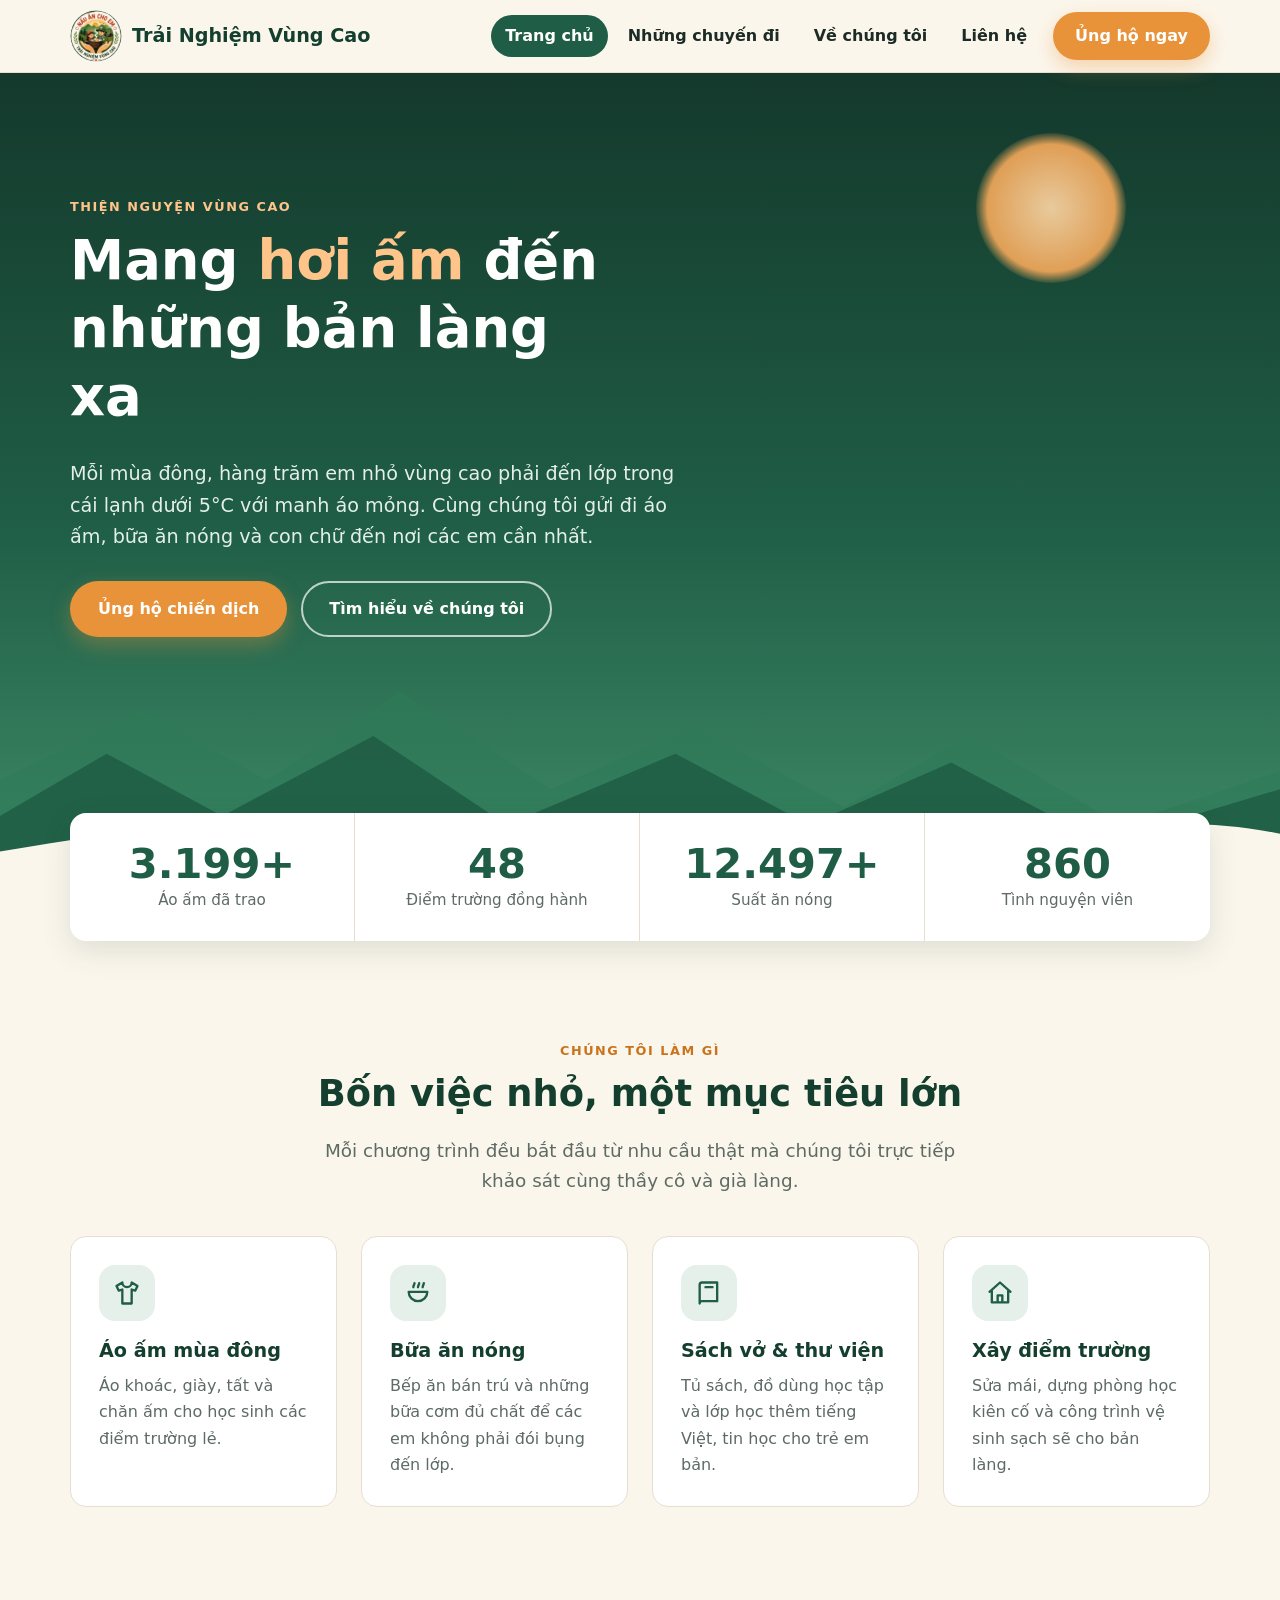
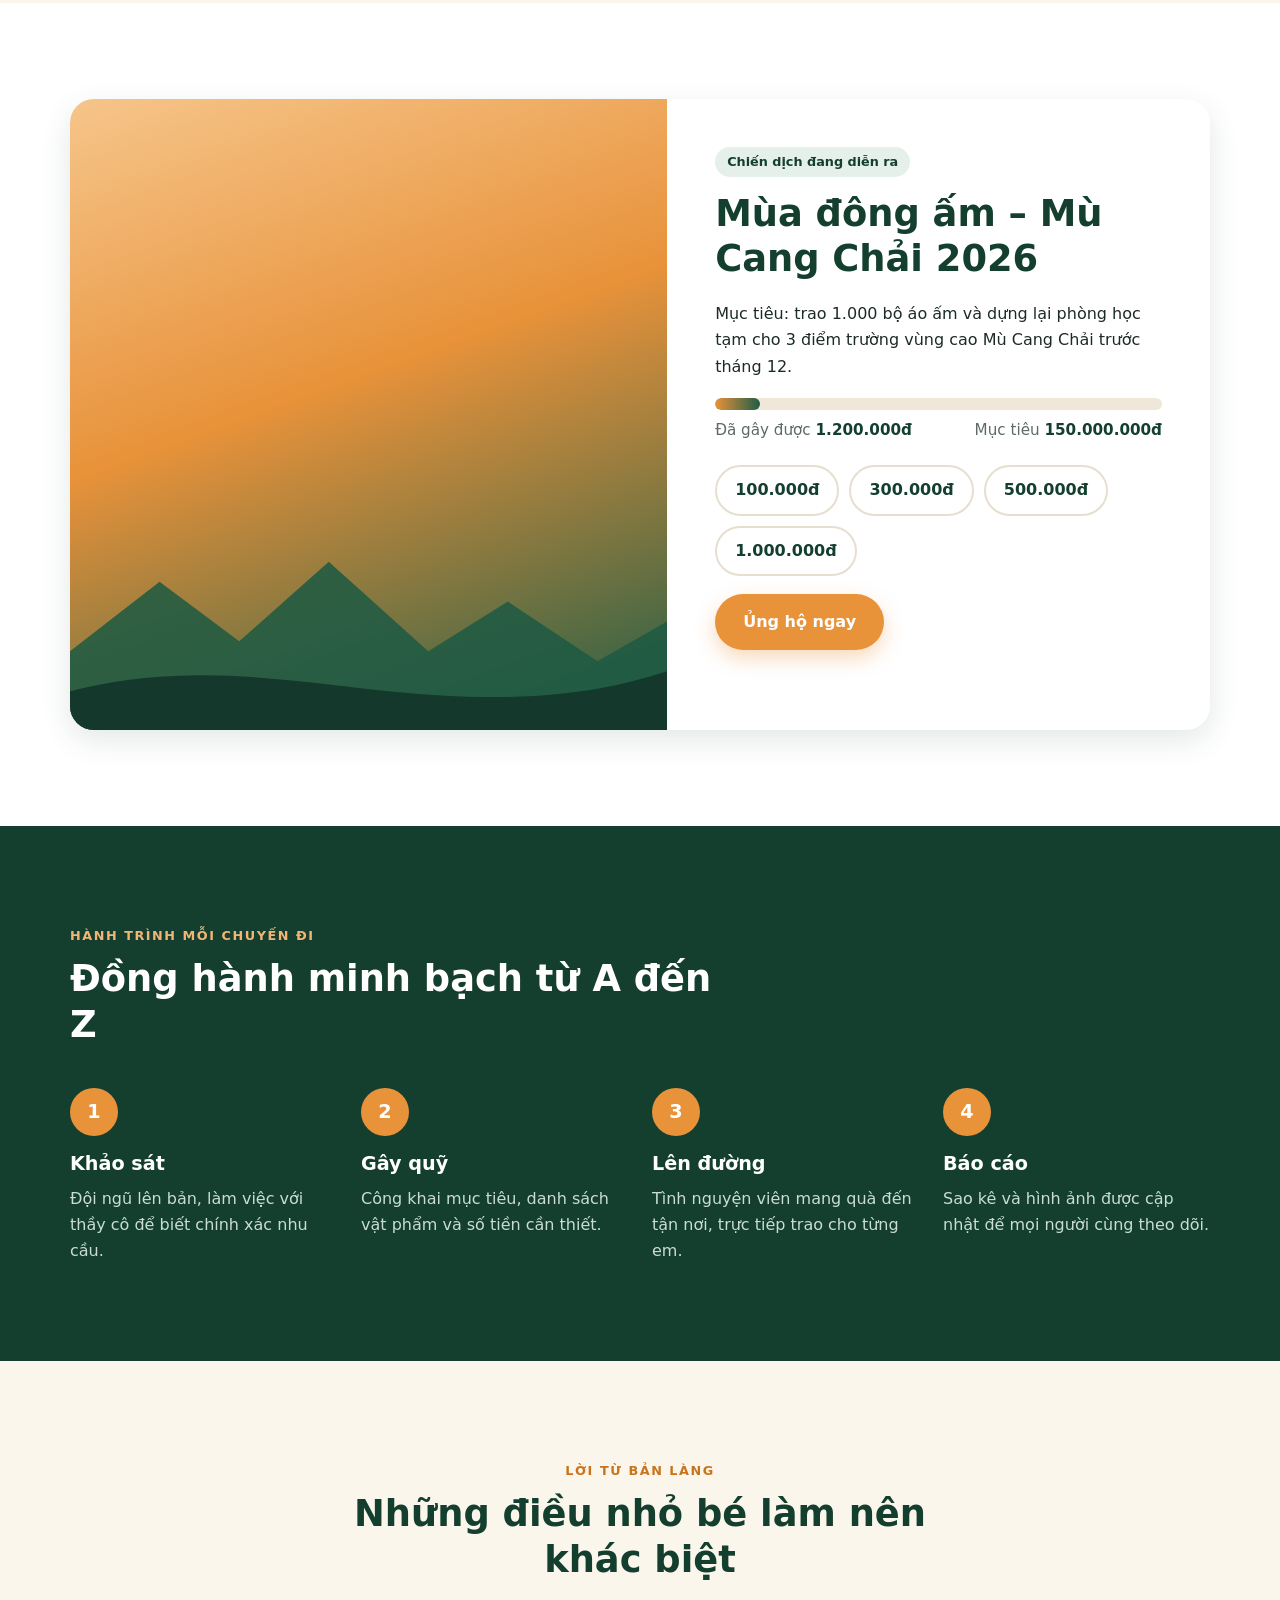
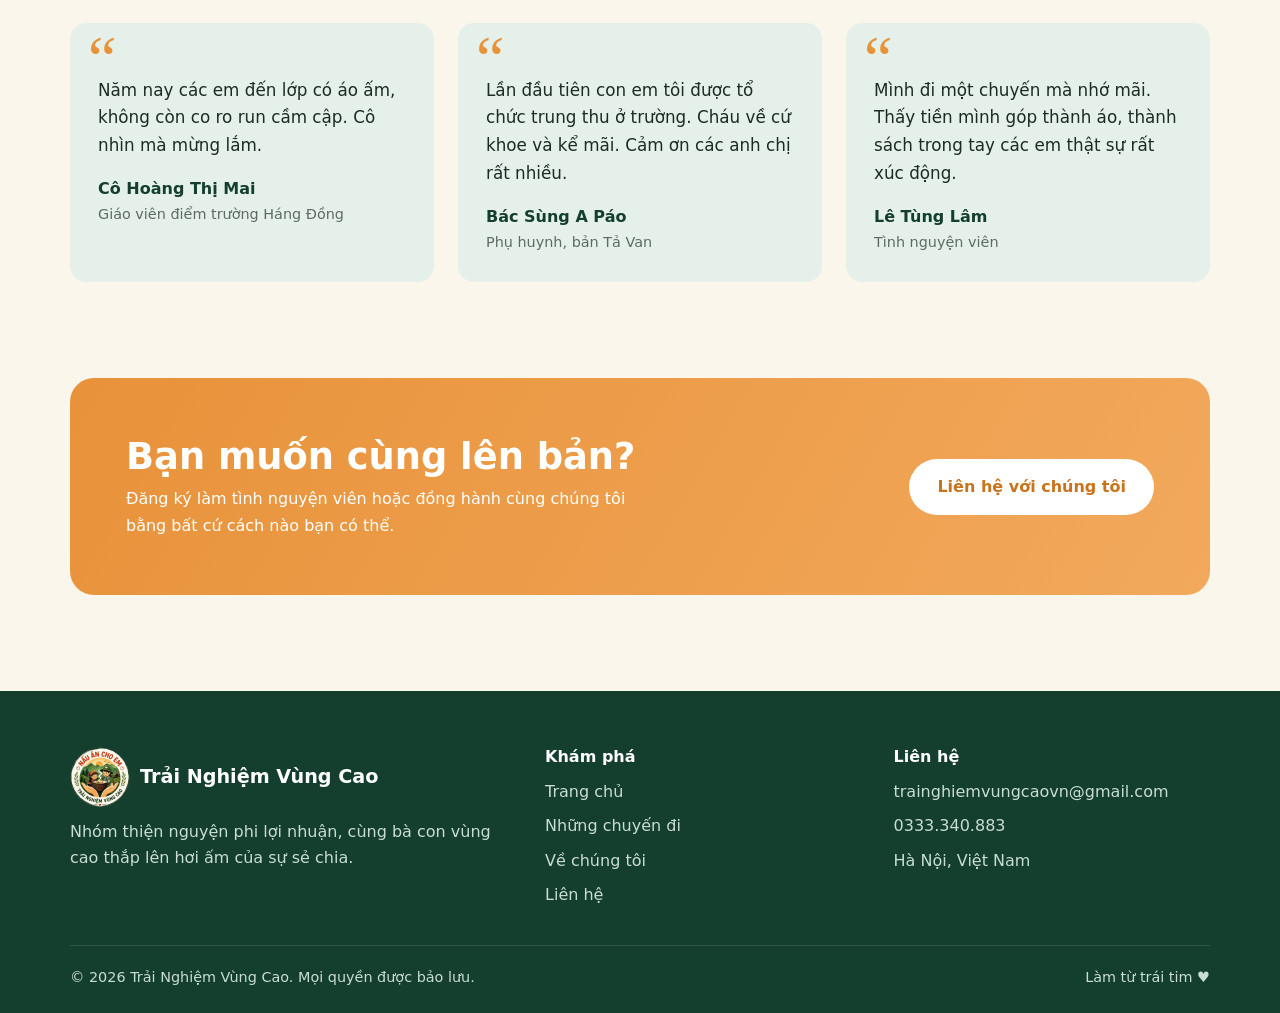
==== index.html @ 70239845 "Add Trải Nghiệm Vùng Cao charity website Static multi-page site (home, trips, about, contact) with t" ====
<!DOCTYPE html>
<html lang="vi">
<head>
  <meta charset="UTF-8">
  <meta name="viewport" content="width=device-width, initial-scale=1">
  <title>Trải Nghiệm Vùng Cao – Cùng chung tay mang mùa đông ấm đến bản làng</title>
  <meta name="description" content="Trải Nghiệm Vùng Cao là nhóm thiện nguyện đồng hành cùng trẻ em và bà con vùng cao: áo ấm, bữa ăn, sách vở và điểm trường mới.">
  <link rel="icon" type="image/jpeg" href="image/logo/756038593_122113385253383859_3584838809408569809_n.jpg">
  <link rel="stylesheet" href="assets/css/style.css">
</head>
<body>
  <a class="skip-link" href="#main">Bỏ qua điều hướng</a>

  <header class="site-header">
    <div class="container nav">
      <a class="brand" href="index.html" aria-label="Trải Nghiệm Vùng Cao - Trang chủ">
        <img class="brand-logo" src="image/logo/756038593_122113385253383859_3584838809408569809_n.jpg" alt="" width="52" height="52">
        Trải Nghiệm Vùng Cao
      </a>
      <button class="nav-toggle" aria-expanded="false" aria-controls="menu" aria-label="Mở menu"><span></span></button>
      <ul class="nav-links" id="menu">
        <li><a href="index.html" aria-current="page">Trang chủ</a></li>
        <li><a href="trips.html">Những chuyến đi</a></li>
        <li><a href="about.html">Về chúng tôi</a></li>
        <li><a href="contact.html">Liên hệ</a></li>
        <li><a class="btn btn--primary" href="contact.html#ung-ho">Ủng hộ ngay</a></li>
      </ul>
    </div>
  </header>

  <main id="main">
    <!-- HERO -->
    <section class="hero">
      <div class="hero-sun" aria-hidden="true"></div>
      <div class="container">
        <span class="eyebrow" style="color:#ffc48a">Thiện nguyện vùng cao</span>
        <h1>Mang <em>hơi ấm</em> đến những bản làng xa</h1>
        <p>Mỗi mùa đông, hàng trăm em nhỏ vùng cao phải đến lớp trong cái lạnh dưới 5°C với manh áo mỏng. Cùng chúng tôi gửi đi áo ấm, bữa ăn nóng và con chữ đến nơi các em cần nhất.</p>
        <div class="hero-actions">
          <a class="btn btn--primary" href="#chien-dich">Ủng hộ chiến dịch</a>
          <a class="btn btn--ghost" href="about.html">Tìm hiểu về chúng tôi</a>
        </div>
      </div>
      <svg class="hero-mountains" viewBox="0 0 1440 260" preserveAspectRatio="none" aria-hidden="true">
        <path fill="#2e7a58" opacity=".55" d="M0 150 160 70l140 80 150-100 170 110 160-70 170 90 140-80 170 100 180-60v220H0z"/>
        <path fill="#1d5a43" opacity=".8" d="M0 190 120 120l130 70 170-90 150 100 190-80 150 80 160-70 170 90 200-60v200H0z"/>
        <path fill="#fbf6ec" d="M0 230c180-30 320-50 520-30s380 40 560 20 260-30 360-10v50H0z"/>
      </svg>
    </section>

    <!-- STATS -->
    <section class="stats" aria-label="Số liệu nổi bật">
      <div class="container">
        <div class="stats-grid">
          <div class="stat"><strong data-count="3200" data-suffix="+">0</strong><span>Áo ấm đã trao</span></div>
          <div class="stat"><strong data-count="48">0</strong><span>Điểm trường đồng hành</span></div>
          <div class="stat"><strong data-count="12500" data-suffix="+">0</strong><span>Suất ăn nóng</span></div>
          <div class="stat"><strong data-count="860">0</strong><span>Tình nguyện viên</span></div>
        </div>
      </div>
    </section>

    <!-- PROGRAMS -->
    <section class="section" id="hoat-dong">
      <div class="container">
        <div class="section-head center reveal">
          <span class="eyebrow">Chúng tôi làm gì</span>
          <h2>Bốn việc nhỏ, một mục tiêu lớn</h2>
          <p class="lead">Mỗi chương trình đều bắt đầu từ nhu cầu thật mà chúng tôi trực tiếp khảo sát cùng thầy cô và già làng.</p>
        </div>
        <div class="grid grid-4">
          <article class="card reveal">
            <div class="icon-badge"><svg viewBox="0 0 24 24" fill="none" stroke="currentColor" stroke-width="2" stroke-linecap="round" stroke-linejoin="round" aria-hidden="true"><path d="M8 3 3 6l2 4 3-1v12h8V9l3 1 2-4-5-3a4 4 0 0 1-8 0z"/></svg></div>
            <h3>Áo ấm mùa đông</h3>
            <p>Áo khoác, giày, tất và chăn ấm cho học sinh các điểm trường lẻ.</p>
          </article>
          <article class="card reveal">
            <div class="icon-badge"><svg viewBox="0 0 24 24" fill="none" stroke="currentColor" stroke-width="2" stroke-linecap="round" stroke-linejoin="round" aria-hidden="true"><path d="M4 11h16a8 8 0 0 1-16 0zM8 7c0-1.5 1-2 1-3.5M12 7c0-1.5 1-2 1-3.5M16 7c0-1.5 1-2 1-3.5"/></svg></div>
            <h3>Bữa ăn nóng</h3>
            <p>Bếp ăn bán trú và những bữa cơm đủ chất để các em không phải đói bụng đến lớp.</p>
          </article>
          <article class="card reveal">
            <div class="icon-badge"><svg viewBox="0 0 24 24" fill="none" stroke="currentColor" stroke-width="2" stroke-linecap="round" stroke-linejoin="round" aria-hidden="true"><path d="M4 5a2 2 0 0 1 2-2h13v16H6a2 2 0 0 0-2 2zM4 19V5M9 7h6"/></svg></div>
            <h3>Sách vở &amp; thư viện</h3>
            <p>Tủ sách, đồ dùng học tập và lớp học thêm tiếng Việt, tin học cho trẻ em bản.</p>
          </article>
          <article class="card reveal">
            <div class="icon-badge"><svg viewBox="0 0 24 24" fill="none" stroke="currentColor" stroke-width="2" stroke-linecap="round" stroke-linejoin="round" aria-hidden="true"><path d="M3 11 12 3l9 8M5 10v10h14V10M10 20v-6h4v6"/></svg></div>
            <h3>Xây điểm trường</h3>
            <p>Sửa mái, dựng phòng học kiên cố và công trình vệ sinh sạch sẽ cho bản làng.</p>
          </article>
        </div>
      </div>
    </section>

    <!-- CAMPAIGN -->
    <section class="section section--white" id="chien-dich">
      <div class="container">
        <div class="campaign reveal">
          <div class="campaign-visual" aria-hidden="true">
            <svg viewBox="0 0 600 220" preserveAspectRatio="none"><path fill="#1d5a43" opacity=".85" d="M0 140 90 70l80 60 90-80 100 90 80-50 90 60 70-40v110H0z"/><path fill="#14392c" d="M0 180c120-30 220-10 320 0s190 10 280-20v60H0z"/></svg>
          </div>
          <div class="campaign-body">
            <span class="tag">Chiến dịch đang diễn ra</span>
            <h2>Mùa đông ấm – Mù Cang Chải 2026</h2>
            <p>Mục tiêu: trao 1.000 bộ áo ấm và dựng lại phòng học tạm cho 3 điểm trường vùng cao Mù Cang Chải trước tháng 12.</p>
            <div class="progress" role="progressbar" aria-valuemin="0" aria-valuemax="100" aria-valuenow="68" aria-label="Tiến độ gây quỹ">
              <span data-percent="10"></span>
            </div>
            <div class="progress-meta">
              <span>Đã gây được <strong>1.200.000đ</strong></span>
              <span>Mục tiêu <strong>150.000.000đ</strong></span>
            </div>

            <div class="amounts" role="group" aria-label="Chọn mức ủng hộ">
              <button class="amount" type="button" aria-pressed="false" data-amount="100000" data-impact="100.000đ giúp một em nhỏ có đôi tất và găng tay ấm.">100.000đ</button>
              <button class="amount" type="button" aria-pressed="false" data-amount="300000" data-impact="300.000đ là một chiếc áo khoác ấm cho một em học sinh.">300.000đ</button>
              <button class="amount" type="button" aria-pressed="false" data-amount="500000" data-impact="500.000đ nuôi một tuần bữa ăn nóng cho cả nhóm 10 em.">500.000đ</button>
              <button class="amount" type="button" aria-pressed="false" data-amount="1000000" data-impact="1.000.000đ góp vào việc sửa mái phòng học cho điểm trường.">1.000.000đ</button>
            </div>
            <a class="btn btn--primary" id="donate-btn" href="contact.html#ung-ho">Ủng hộ ngay</a>
            <p class="donate-note" id="donate-note" aria-live="polite"></p>
          </div>
        </div>
      </div>
    </section>

    <!-- STEPS -->
    <section class="section section--green">
      <div class="container">
        <div class="section-head reveal">
          <span class="eyebrow">Hành trình mỗi chuyến đi</span>
          <h2>Đồng hành minh bạch từ A đến Z</h2>
        </div>
        <div class="steps">
          <div class="step reveal"><h3>Khảo sát</h3><p>Đội ngũ lên bản, làm việc với thầy cô để biết chính xác nhu cầu.</p></div>
          <div class="step reveal"><h3>Gây quỹ</h3><p>Công khai mục tiêu, danh sách vật phẩm và số tiền cần thiết.</p></div>
          <div class="step reveal"><h3>Lên đường</h3><p>Tình nguyện viên mang quà đến tận nơi, trực tiếp trao cho từng em.</p></div>
          <div class="step reveal"><h3>Báo cáo</h3><p>Sao kê và hình ảnh được cập nhật để mọi người cùng theo dõi.</p></div>
        </div>
      </div>
    </section>

    <!-- TESTIMONIALS -->
    <section class="section">
      <div class="container">
        <div class="section-head center reveal">
          <span class="eyebrow">Lời từ bản làng</span>
          <h2>Những điều nhỏ bé làm nên khác biệt</h2>
        </div>
        <div class="grid grid-3">
          <figure class="quote reveal" style="margin:0">
            <p>Năm nay các em đến lớp có áo ấm, không còn co ro run cầm cập. Cô nhìn mà mừng lắm.</p>
            <footer>Cô Hoàng Thị Mai<span>Giáo viên điểm trường Háng Đồng</span></footer>
          </figure>
          <figure class="quote reveal" style="margin:0">
            <p>Lần đầu tiên con em tôi được tổ chức trung thu ở trường. Cháu về cứ khoe và kể mãi. Cảm ơn các anh chị rất nhiều.</p>
            <footer>Bác Sùng A Páo<span>Phụ huynh, bản Tả Van</span></footer>
          </figure>
          <figure class="quote reveal" style="margin:0">
            <p>Mình đi một chuyến mà nhớ mãi. Thấy tiền mình góp thành áo, thành sách trong tay các em thật sự rất xúc động.</p>
            <footer>Lê Tùng Lâm<span>Tình nguyện viên</span></footer>
          </figure>
        </div>
      </div>
    </section>

    <!-- CTA -->
    <section class="section" style="padding-top:0">
      <div class="container">
        <div class="cta-band reveal">
          <div>
            <h2>Bạn muốn cùng lên bản?</h2>
            <p>Đăng ký làm tình nguyện viên hoặc đồng hành cùng chúng tôi bằng bất cứ cách nào bạn có thể.</p>
          </div>
          <a class="btn" href="contact.html">Liên hệ với chúng tôi</a>
        </div>
      </div>
    </section>
  </main>

  <footer class="site-footer">
    <div class="container">
      <div class="footer-grid">
        <div>
          <a class="brand" href="index.html">
            <img class="brand-logo" src="image/logo/756038593_122113385253383859_3584838809408569809_n.jpg" alt="" width="52" height="52">
            Trải Nghiệm Vùng Cao
          </a>
          <p>Nhóm thiện nguyện phi lợi nhuận, cùng bà con vùng cao thắp lên hơi ấm của sự sẻ chia.</p>
        </div>
        <div>
          <h4>Khám phá</h4>
          <ul>
            <li><a href="index.html">Trang chủ</a></li>
            <li><a href="trips.html">Những chuyến đi</a></li>
            <li><a href="about.html">Về chúng tôi</a></li>
            <li><a href="contact.html">Liên hệ</a></li>
          </ul>
        </div>
        <div>
          <h4>Liên hệ</h4>
          <ul>
            <li>trainghiemvungcaovn@gmail.com</li>
            <li>0333.340.883</li>
            <li>Hà Nội, Việt Nam</li>
          </ul>
        </div>
      </div>
      <div class="footer-bottom">
        <span>© <span id="year">2026</span> Trải Nghiệm Vùng Cao. Mọi quyền được bảo lưu.</span>
        <span>Làm từ trái tim ♥</span>
      </div>
    </div>
  </footer>

  <script src="assets/js/main.js"></script>
</body>
</html>
---- assets/css/style.css ----
/* ==========================================================
   Trải Nghiệm Vùng Cao - stylesheet dùng chung cho cả 3 trang
   ========================================================== */

:root {
  --green: #1f5d46;
  --green-dark: #143f2f;
  --green-soft: #e4f0e9;
  --amber: #e8923a;
  --amber-dark: #c9741d;
  --cream: #fbf6ec;
  --ink: #1d2b26;
  --muted: #5d6b64;
  --line: #e6dfd0;
  --white: #ffffff;
  --radius: 16px;
  --shadow: 0 10px 30px rgba(20, 63, 47, 0.12);
  --maxw: 1140px;
}

*,
*::before,
*::after { box-sizing: border-box; }

html { scroll-behavior: smooth; }

body {
  margin: 0;
  font-family: "Segoe UI", system-ui, -apple-system, Roboto, "Helvetica Neue", Arial, sans-serif;
  color: var(--ink);
  background: var(--cream);
  line-height: 1.65;
  -webkit-font-smoothing: antialiased;
}

img, svg { max-width: 100%; display: block; }
a { color: var(--green); text-decoration: none; }
a:hover { color: var(--amber-dark); }

h1, h2, h3, h4 { line-height: 1.25; margin: 0 0 .5em; color: var(--green-dark); }
h1 { font-size: clamp(2rem, 5vw, 3.4rem); }
h2 { font-size: clamp(1.6rem, 3.4vw, 2.3rem); }
h3 { font-size: 1.2rem; }
p { margin: 0 0 1em; }

.container { width: min(100% - 32px, var(--maxw)); margin-inline: auto; }
.section { padding: clamp(56px, 8vw, 96px) 0; }
.section--white { background: var(--white); }
.section--green { background: var(--green-dark); color: #e9f2ed; }
.section--green h2, .section--green h3 { color: #fff; }

.eyebrow {
  display: inline-block;
  font-size: .8rem;
  font-weight: 700;
  letter-spacing: .12em;
  text-transform: uppercase;
  color: var(--amber-dark);
  margin-bottom: .6rem;
}
.section--green .eyebrow { color: #f4b574; }

.section-head { max-width: 680px; margin-bottom: 40px; }
.section-head.center { margin-inline: auto; text-align: center; }
.lead { font-size: 1.15rem; color: var(--muted); }

.skip-link {
  position: absolute; left: -999px; top: 8px;
  background: var(--green-dark); color: #fff; padding: 8px 14px; border-radius: 8px; z-index: 200;
}
.skip-link:focus { left: 8px; color: #fff; }

:focus-visible { outline: 3px solid var(--amber); outline-offset: 3px; border-radius: 4px; }

/* ---------- Buttons ---------- */
.btn {
  display: inline-flex; align-items: center; justify-content: center; gap: 8px;
  padding: 13px 26px;
  border-radius: 999px;
  border: 2px solid transparent;
  font: inherit; font-weight: 700; cursor: pointer;
  transition: transform .15s ease, background .2s ease, color .2s ease, box-shadow .2s ease;
}
.btn:hover { transform: translateY(-2px); }
.btn--primary { background: var(--amber); color: #fff; box-shadow: 0 8px 20px rgba(232, 146, 58, .35); }
.btn--primary:hover { background: var(--amber-dark); color: #fff; }
.btn--ghost { border-color: rgba(255,255,255,.7); color: #fff; }
.btn--ghost:hover { background: #fff; color: var(--green-dark); }
.btn--outline { border-color: var(--green); color: var(--green); }
.btn--outline:hover { background: var(--green); color: #fff; }

/* ---------- Header ---------- */
.site-header {
  position: sticky; top: 0; z-index: 100;
  background: rgba(251, 246, 236, .94);
  backdrop-filter: blur(8px);
  border-bottom: 1px solid var(--line);
}
.nav { display: flex; align-items: center; justify-content: space-between; min-height: 72px; gap: 16px; }
.brand { display: flex; align-items: center; gap: 10px; font-weight: 800; font-size: 1.2rem; color: var(--green-dark); }
.brand:hover { color: var(--green-dark); }
/* Logo tròn: cắt vừa vòng tròn để ẩn nền đen ở bốn góc ảnh */
.brand-logo { width: 52px; height: 52px; border-radius: 50%; clip-path: circle(49%); object-fit: cover; flex: none; }
.site-footer .brand-logo { width: 60px; height: 60px; }
.nav-links { display: flex; align-items: center; gap: 6px; list-style: none; margin: 0; padding: 0; }
.nav-links a { display: block; padding: 8px 14px; border-radius: 999px; font-weight: 600; color: var(--ink); }
.nav-links a:hover { background: var(--green-soft); color: var(--green-dark); }
.nav-links a[aria-current="page"] { background: var(--green); color: #fff; }
.nav-links .btn { padding: 9px 20px; margin-left: 6px; color: #fff; }
.nav-links .btn:hover { background: var(--amber-dark); color: #fff; }

.nav-toggle {
  display: none; background: none; border: 0; padding: 8px; cursor: pointer; border-radius: 8px;
}
.nav-toggle span, .nav-toggle span::before, .nav-toggle span::after {
  display: block; width: 24px; height: 2px; background: var(--green-dark); position: relative; transition: .2s;
}
.nav-toggle span::before, .nav-toggle span::after { content: ""; position: absolute; left: 0; }
.nav-toggle span::before { top: -7px; }
.nav-toggle span::after { top: 7px; }
.nav-toggle[aria-expanded="true"] span { background: transparent; }
.nav-toggle[aria-expanded="true"] span::before { top: 0; transform: rotate(45deg); }
.nav-toggle[aria-expanded="true"] span::after { top: 0; transform: rotate(-45deg); }

@media (max-width: 820px) {
  .nav-toggle { display: block; }
  .nav-links {
    position: absolute; left: 0; right: 0; top: 72px;
    flex-direction: column; align-items: stretch; gap: 4px;
    background: var(--cream); padding: 14px 16px 20px;
    border-bottom: 1px solid var(--line);
    display: none;
  }
  .nav-links.open { display: flex; }
  .nav-links .btn { margin: 6px 0 0; }
}

/* ---------- Hero ---------- */
.hero {
  position: relative; overflow: hidden; color: #fff;
  background: linear-gradient(180deg, #14392c 0%, #1f5d46 55%, #3e8a66 100%);
  padding: clamp(64px, 10vw, 120px) 0 clamp(150px, 20vw, 240px);
}
.hero h1 { color: #fff; max-width: 14ch; }
.hero h1 em { font-style: normal; color: #ffc48a; }
.hero p { font-size: 1.2rem; max-width: 52ch; color: #e3efe8; }
.hero-actions { display: flex; flex-wrap: wrap; gap: 14px; margin-top: 28px; }
.hero-sun {
  position: absolute; right: 12%; top: 60px; width: 150px; height: 150px; border-radius: 50%;
  background: radial-gradient(circle, #ffd9a8 0%, #f6a95a 60%, rgba(246,169,90,0) 72%);
  opacity: .9;
}
.hero-mountains { position: absolute; left: 0; right: 0; bottom: -1px; width: 100%; height: auto; }
.hero .container { position: relative; z-index: 2; }

.page-hero {
  position: relative; overflow: hidden; color: #fff;
  background: linear-gradient(180deg, #14392c 0%, #1f5d46 100%);
  padding: 64px 0 120px;
}
.page-hero h1 { color: #fff; font-size: clamp(2rem, 4.5vw, 3rem); }
.page-hero p { color: #dcebe3; max-width: 56ch; font-size: 1.1rem; margin: 0; }
.page-hero .hero-mountains { opacity: .95; }
.page-hero .container { position: relative; z-index: 2; }

/* ---------- Stats ---------- */
.stats {
  margin-top: -64px; position: relative; z-index: 5;
}
.stats-grid {
  display: grid; grid-template-columns: repeat(4, 1fr); gap: 0;
  background: var(--white); border-radius: var(--radius); box-shadow: var(--shadow); overflow: hidden;
}
.stat { padding: 28px 20px; text-align: center; border-right: 1px solid var(--line); }
.stat:last-child { border-right: 0; }
.stat strong { display: block; font-size: clamp(1.8rem, 4vw, 2.6rem); color: var(--green); line-height: 1.1; }
.stat span { color: var(--muted); font-size: .95rem; }
@media (max-width: 720px) {
  .stats-grid { grid-template-columns: repeat(2, 1fr); }
  .stat:nth-child(2) { border-right: 0; }
  .stat:nth-child(-n+2) { border-bottom: 1px solid var(--line); }
}

/* ---------- Cards ---------- */
.grid { display: grid; gap: 24px; }
.grid-3 { grid-template-columns: repeat(3, 1fr); }
.grid-2 { grid-template-columns: repeat(2, 1fr); }
.grid-4 { grid-template-columns: repeat(4, 1fr); }
@media (max-width: 960px) { .grid-3, .grid-4 { grid-template-columns: repeat(2, 1fr); } }
@media (max-width: 640px) { .grid-3, .grid-2, .grid-4 { grid-template-columns: 1fr; } }

.card {
  background: var(--white); border: 1px solid var(--line); border-radius: var(--radius);
  padding: 28px; transition: transform .2s ease, box-shadow .2s ease;
}
.card:hover { transform: translateY(-4px); box-shadow: var(--shadow); }
.icon-badge {
  width: 56px; height: 56px; border-radius: 16px; display: grid; place-items: center;
  background: var(--green-soft); color: var(--green); margin-bottom: 18px;
}
.icon-badge svg { width: 28px; height: 28px; }
.card p { color: var(--muted); margin-bottom: 0; }

/* ---------- Campaign ---------- */
.campaign {
  display: grid; grid-template-columns: 1.1fr 1fr; gap: 0;
  background: var(--white); border-radius: 24px; overflow: hidden; box-shadow: var(--shadow);
}
.campaign-visual {
  min-height: 320px;
  background: linear-gradient(160deg, #f6c58a 0%, #e8923a 45%, #1f5d46 100%);
  position: relative;
}
.campaign-visual svg { position: absolute; inset: auto 0 0 0; width: 100%; }
.campaign-body { padding: clamp(24px, 4vw, 48px); }
.tag {
  display: inline-block; background: var(--green-soft); color: var(--green-dark);
  font-size: .8rem; font-weight: 700; padding: 4px 12px; border-radius: 999px; margin-bottom: 14px;
}
.progress { height: 12px; border-radius: 999px; background: #efe8d8; overflow: hidden; margin: 18px 0 8px; }
.progress > span {
  display: block; height: 100%; width: 0; border-radius: inherit;
  background: linear-gradient(90deg, var(--amber), var(--green));
  transition: width 1.4s ease;
}
.progress-meta { display: flex; justify-content: space-between; font-size: .95rem; color: var(--muted); }
.progress-meta strong { color: var(--green-dark); }

.amounts { display: flex; flex-wrap: wrap; gap: 10px; margin: 22px 0 18px; }
.amount {
  padding: 10px 18px; border-radius: 999px; border: 2px solid var(--line); background: #fff;
  font: inherit; font-weight: 700; cursor: pointer; color: var(--green-dark); transition: .15s;
}
.amount:hover { border-color: var(--green); }
.amount[aria-pressed="true"] { background: var(--green); border-color: var(--green); color: #fff; }
.donate-note { font-size: .9rem; color: var(--muted); margin: 12px 0 0; min-height: 1.4em; }

@media (max-width: 860px) {
  .campaign { grid-template-columns: 1fr; }
  .campaign-visual { min-height: 220px; }
}

/* ---------- Steps ---------- */
.steps { counter-reset: step; display: grid; grid-template-columns: repeat(4, 1fr); gap: 24px; }
.step { position: relative; padding-top: 64px; }
.step::before {
  counter-increment: step; content: counter(step);
  position: absolute; top: 0; left: 0; width: 48px; height: 48px; border-radius: 50%;
  display: grid; place-items: center; font-weight: 800; font-size: 1.2rem;
  background: var(--amber); color: #fff;
}
.step p { color: #c9ddd2; margin: 0; }
@media (max-width: 960px) { .steps { grid-template-columns: repeat(2, 1fr); } }
@media (max-width: 560px) { .steps { grid-template-columns: 1fr; } }

/* ---------- Quote ---------- */
.quote { background: var(--green-soft); border-radius: var(--radius); padding: 28px; position: relative; }
.quote::before {
  content: "“"; position: absolute; top: 4px; left: 18px; font-size: 4rem; line-height: 1;
  color: var(--amber); font-family: Georgia, serif;
}
.quote p { padding-top: 26px; font-size: 1.05rem; }
.quote footer { font-weight: 700; color: var(--green-dark); }
.quote footer span { display: block; font-weight: 400; color: var(--muted); font-size: .9rem; }

/* ---------- CTA band ---------- */
.cta-band {
  background: linear-gradient(120deg, var(--amber) 0%, #f2a95c 100%);
  color: #fff; border-radius: 24px; padding: clamp(32px, 5vw, 56px);
  display: flex; flex-wrap: wrap; gap: 24px; align-items: center; justify-content: space-between;
}
.cta-band h2 { color: #fff; margin: 0 0 6px; }
.cta-band p { margin: 0; max-width: 52ch; }
.cta-band .btn { background: #fff; color: var(--amber-dark); }
.cta-band .btn:hover { background: var(--green-dark); color: #fff; }

/* ---------- About ---------- */
.split { display: grid; grid-template-columns: 1fr 1fr; gap: clamp(28px, 5vw, 64px); align-items: center; }
@media (max-width: 860px) { .split { grid-template-columns: 1fr; } }
.illustration {
  border-radius: 24px; overflow: hidden; aspect-ratio: 4 / 3;
  background: linear-gradient(180deg, #ffe2bd 0%, #f4b574 55%, #2e7a58 100%);
  position: relative; box-shadow: var(--shadow);
}
.illustration svg { position: absolute; inset: 0; width: 100%; height: 100%; }

.timeline { list-style: none; margin: 0; padding: 0 0 0 28px; border-left: 3px solid var(--green-soft); }
.timeline li { position: relative; padding: 0 0 32px 24px; }
.timeline li::before {
  content: ""; position: absolute; left: -38px; top: 4px; width: 18px; height: 18px; border-radius: 50%;
  background: var(--amber); border: 4px solid var(--cream);
}
.timeline time { font-weight: 800; color: var(--amber-dark); }
.timeline h3 { margin: 2px 0 4px; }
.timeline p { margin: 0; color: var(--muted); }

.team-card { text-align: center; }
.avatar {
  width: 96px; height: 96px; border-radius: 50%; margin: 0 auto 16px; display: grid; place-items: center;
  font-size: 2rem; font-weight: 800; color: #fff;
}
.team-card .role { color: var(--amber-dark); font-weight: 700; font-size: .9rem; margin-bottom: 8px; }

.pill-list { display: flex; flex-wrap: wrap; gap: 10px; list-style: none; padding: 0; margin: 20px 0 0; }
.pill-list li { background: var(--green-soft); color: var(--green-dark); padding: 6px 14px; border-radius: 999px; font-weight: 600; font-size: .92rem; }

/* ---------- Contact ---------- */
.contact-grid { display: grid; grid-template-columns: 1fr 1.25fr; gap: 32px; align-items: start; }
@media (max-width: 860px) { .contact-grid { grid-template-columns: 1fr; } }

.info-list { list-style: none; padding: 0; margin: 0; display: grid; gap: 20px; }
.info-list li { display: flex; gap: 14px; }
.info-list .icon-badge { margin: 0; flex: none; width: 48px; height: 48px; border-radius: 14px; }
.info-list strong { display: block; color: var(--green-dark); }
.info-list span, .info-list a { color: var(--muted); }

.form-card { background: var(--white); border: 1px solid var(--line); border-radius: 24px; padding: clamp(22px, 4vw, 40px); box-shadow: var(--shadow); }
.field { margin-bottom: 18px; }
.field label { display: block; font-weight: 700; margin-bottom: 6px; color: var(--green-dark); }
.field input, .field select, .field textarea {
  width: 100%; padding: 12px 14px; border: 2px solid var(--line); border-radius: 12px; background: #fffdf8;
  font: inherit; color: var(--ink); transition: border-color .15s, box-shadow .15s;
}
.field textarea { resize: vertical; min-height: 130px; }
.field input:focus, .field select:focus, .field textarea:focus {
  outline: none; border-color: var(--green); box-shadow: 0 0 0 4px rgba(31, 93, 70, .15);
}
.field.invalid input, .field.invalid select, .field.invalid textarea { border-color: #c0392b; }
.error-msg { display: none; color: #c0392b; font-size: .88rem; margin-top: 4px; }
.field.invalid .error-msg { display: block; }
.form-row { display: grid; grid-template-columns: 1fr 1fr; gap: 16px; }
@media (max-width: 560px) { .form-row { grid-template-columns: 1fr; } }

.form-success {
  display: none; background: var(--green-soft); border: 1px solid #b9d8c7; color: var(--green-dark);
  border-radius: 12px; padding: 16px 18px; margin-bottom: 18px; font-weight: 600;
}
.form-success.show { display: block; }

.bank { background: var(--green-dark); color: #e9f2ed; border-radius: var(--radius); padding: 24px; margin-top: 28px; }
.bank h3 { color: #fff; }
.bank dl { margin: 0; display: grid; grid-template-columns: auto 1fr; gap: 6px 16px; }
.bank dt { color: #a9c7b8; }
.bank dd { margin: 0; font-weight: 700; }

/* ---------- FAQ ---------- */
.faq { max-width: 780px; margin-inline: auto; display: grid; gap: 12px; }
.faq details { background: var(--white); border: 1px solid var(--line); border-radius: 14px; padding: 0 20px; }
.faq summary {
  cursor: pointer; font-weight: 700; padding: 16px 0; list-style: none; color: var(--green-dark);
  display: flex; justify-content: space-between; gap: 16px;
}
.faq summary::-webkit-details-marker { display: none; }
.faq summary::after { content: "+"; font-size: 1.4rem; color: var(--amber-dark); line-height: 1; }
.faq details[open] summary::after { content: "−"; }
.faq details p { color: var(--muted); padding-bottom: 16px; margin: 0; }

/* ---------- Footer ---------- */
.site-footer { background: var(--green-dark); color: #c9ddd2; padding: 56px 0 24px; }
.footer-grid { display: grid; grid-template-columns: 1.4fr 1fr 1fr; gap: 32px; }
@media (max-width: 720px) { .footer-grid { grid-template-columns: 1fr; } }
.site-footer h4 { color: #fff; margin-bottom: 12px; }
.site-footer a { color: #c9ddd2; }
.site-footer a:hover { color: #ffc48a; }
.site-footer ul { list-style: none; margin: 0; padding: 0; display: grid; gap: 8px; }
.site-footer .brand { color: #fff; margin-bottom: 12px; }
.footer-bottom { margin-top: 36px; padding-top: 20px; border-top: 1px solid rgba(255,255,255,.12); font-size: .9rem; display: flex; flex-wrap: wrap; justify-content: space-between; gap: 8px; }

/* ---------- Reveal animation ---------- */
.reveal { opacity: 0; transform: translateY(22px); transition: opacity .7s ease, transform .7s ease; }
.reveal.visible { opacity: 1; transform: none; }

@media (prefers-reduced-motion: reduce) {
  html { scroll-behavior: auto; }
  .reveal { opacity: 1; transform: none; transition: none; }
  .progress > span { transition: none; }
  .btn, .card { transition: none; }
}

/* ---------- Trang Những chuyến đi ---------- */
.trip-toolbar { display: flex; flex-wrap: wrap; gap: 20px; align-items: flex-end; justify-content: space-between; margin-bottom: 32px; }
.filters { display: flex; flex-wrap: wrap; gap: 8px; }
.filter {
  padding: 8px 18px; border-radius: 999px; border: 2px solid var(--line); background: #fff;
  font: inherit; font-weight: 700; color: var(--green-dark); cursor: pointer; transition: .15s;
}
.filter:hover { border-color: var(--green); }
.filter[aria-pressed="true"] { background: var(--green); border-color: var(--green); color: #fff; }

.trip-grid { display: grid; grid-template-columns: repeat(3, 1fr); gap: 24px; }
@media (max-width: 960px) { .trip-grid { grid-template-columns: repeat(2, 1fr); } }
@media (max-width: 640px) { .trip-grid { grid-template-columns: 1fr; } }
.trip-card[hidden] { display: none; }
.trip-card {
  background: var(--white); border: 1px solid var(--line); border-radius: var(--radius);
  overflow: hidden; display: flex; flex-direction: column; transition: transform .2s ease, box-shadow .2s ease;
}
.trip-card:hover { transform: translateY(-4px); box-shadow: var(--shadow); }

/* Khung ảnh: có ảnh thì hiện ảnh, chưa có ảnh thì hiện ô màu + tên file */
.trip-photo, .gallery-item {
  position: relative; overflow: hidden;
  background:
    url("data:image/svg+xml,%3Csvg xmlns='http://www.w3.org/2000/svg' viewBox='0 0 400 300' preserveAspectRatio='none'%3E%3Cpath fill='%231d5a43' opacity='.55' d='M0 200 80 120l70 70 80-100 90 110 80-60v160H0z'/%3E%3Cpath fill='%2314392c' opacity='.8' d='M0 250c100-25 200-25 400 0v50H0z'/%3E%3C/svg%3E") center bottom / cover no-repeat,
    linear-gradient(160deg, #f6c58a 0%, #e8923a 50%, #3e8a66 100%);
}
.trip-photo { aspect-ratio: 4 / 3; }
.trip-photo img, .gallery-item img { width: 100%; height: 100%; object-fit: cover; display: block; }
.trip-photo.no-img::after, .gallery-item.no-img::after {
  content: "Thêm ảnh: " attr(data-file);
  position: absolute; left: 10px; right: 10px; bottom: 10px; text-align: center;
  background: rgba(20, 63, 47, .78); color: #fff; font-size: .78rem; padding: 4px 8px; border-radius: 8px;
}
.trip-year {
  position: absolute; top: 12px; left: 12px; background: var(--amber); color: #fff;
  font-weight: 800; font-size: .8rem; padding: 3px 12px; border-radius: 999px;
}
.trip-body { padding: 22px; display: flex; flex-direction: column; flex: 1; }
.trip-meta { font-size: .85rem; font-weight: 700; color: var(--amber-dark); margin-bottom: 6px; }
.trip-body p { color: var(--muted); }
.trip-stats {
  list-style: none; margin: auto 0 0; padding: 14px 0 0; border-top: 1px solid var(--line);
  display: flex; flex-wrap: wrap; gap: 6px 16px; font-size: .88rem; color: var(--muted);
}
.trip-stats strong { color: var(--green-dark); }
.trip-empty { text-align: center; color: var(--muted); padding: 32px 0; }

.gallery { display: grid; grid-template-columns: repeat(4, 1fr); gap: 12px; }
@media (max-width: 860px) { .gallery { grid-template-columns: repeat(2, 1fr); } }
.gallery-item { aspect-ratio: 1; border: 0; padding: 0; border-radius: 14px; cursor: zoom-in; transition: transform .2s ease; }
.gallery-item:hover { transform: scale(1.02); }
.gallery-item.no-img { cursor: default; }
.gallery-item.no-img:hover { transform: none; }

.lightbox { border: 0; padding: 0; background: transparent; max-width: min(94vw, 1000px); max-height: 92vh; overflow: visible; }
.lightbox::backdrop { background: rgba(10, 25, 19, .88); }
.lightbox img { max-width: 100%; max-height: 80vh; margin: 0 auto; border-radius: 12px; }
.lightbox p { color: #fff; text-align: center; margin: 12px 0 0; }
.lightbox-close {
  position: absolute; top: -14px; right: -6px; width: 40px; height: 40px; border-radius: 50%;
  border: 0; background: #fff; color: var(--green-dark); font-size: 1.6rem; line-height: 1; cursor: pointer; z-index: 2;
}

@media (prefers-reduced-motion: reduce) {
  .trip-card, .gallery-item { transition: none; }
}

/* ---------- Album ảnh từng chuyến đi ---------- */
button.trip-photo { display: block; width: 100%; border: 0; padding: 0; cursor: zoom-in; font: inherit; }
.trip-photo img { object-position: center 35%; transition: transform .4s ease; }
button.trip-photo:hover img { transform: scale(1.04); }
.trip-count {
  position: absolute; right: 12px; bottom: 12px; background: rgba(20, 63, 47, .82); color: #fff;
  font-size: .8rem; font-weight: 700; padding: 3px 12px; border-radius: 999px;
}
.trip-photo.no-img .trip-count { display: none; }
.trip-link { margin-top: 14px; font-weight: 700; }

.album + .album { margin-top: 56px; }
.album h3 { font-size: 1.4rem; margin-bottom: 16px; display: flex; flex-wrap: wrap; align-items: baseline; gap: 4px 14px; }
.album h3 span { font-size: .95rem; font-weight: 600; color: var(--amber-dark); }
.album-grid { display: grid; grid-template-columns: repeat(4, 1fr); gap: 12px; }
@media (max-width: 960px) { .album-grid { grid-template-columns: repeat(3, 1fr); } }
@media (max-width: 560px) { .album-grid { grid-template-columns: repeat(2, 1fr); } }
.album-item {
  aspect-ratio: 1; border: 0; padding: 0; border-radius: 14px; overflow: hidden; cursor: zoom-in; position: relative;
  background: linear-gradient(160deg, #f6c58a 0%, #e8923a 50%, #3e8a66 100%);
}
.album-item img { width: 100%; height: 100%; object-fit: cover; object-position: center 35%; display: block; transition: transform .35s ease; }
.album-item:hover img { transform: scale(1.06); }
.album-empty { color: var(--muted); background: var(--cream); border: 2px dashed var(--line); border-radius: 14px; padding: 28px; text-align: center; margin: 0; }
html { scroll-padding-top: 88px; }

.lightbox-nav {
  position: fixed; top: 50%; transform: translateY(-50%); width: 48px; height: 48px; border-radius: 50%;
  border: 0; background: rgba(255, 255, 255, .92); color: var(--green-dark); font-size: 2rem; line-height: 1;
  cursor: pointer; z-index: 3;
}
.lightbox-nav:hover { background: #fff; }
.lightbox-prev { left: 12px; }
.lightbox-next { right: 12px; }
.lightbox-close { position: fixed; top: 16px; right: 16px; }

@media (prefers-reduced-motion: reduce) {
  .trip-photo img, .album-item img { transition: none; }
}

/* Đảm bảo thuộc tính hidden luôn ẩn được phần tử (vd: ảnh chưa có file) */
[hidden] { display: none !important; }

/* Ảnh đại diện thành viên (ảnh tròn đã cắt sẵn trong image/team/avatars) */
.avatar-photo { width: 112px; height: 112px; object-fit: cover; background: var(--green); box-shadow: 0 6px 16px rgba(20, 63, 47, .18); }

/* Đội ngũ: 6 thành viên trên một hàng (màn hình lớn), tự xuống hàng trên máy nhỏ */
.team-grid { display: grid; grid-template-columns: repeat(6, 1fr); gap: 16px; }
.team-grid .card { padding: 24px 14px; }
.team-grid .avatar-photo { width: 96px; height: 96px; }
.team-grid h3 { font-size: 1.02rem; }
.team-grid .role { font-size: .82rem; }
.team-grid .card p { font-size: .88rem; line-height: 1.5; }
@media (max-width: 1000px) { .team-grid { grid-template-columns: repeat(3, 1fr); } }
@media (max-width: 560px) { .team-grid { grid-template-columns: repeat(2, 1fr); gap: 12px; } }
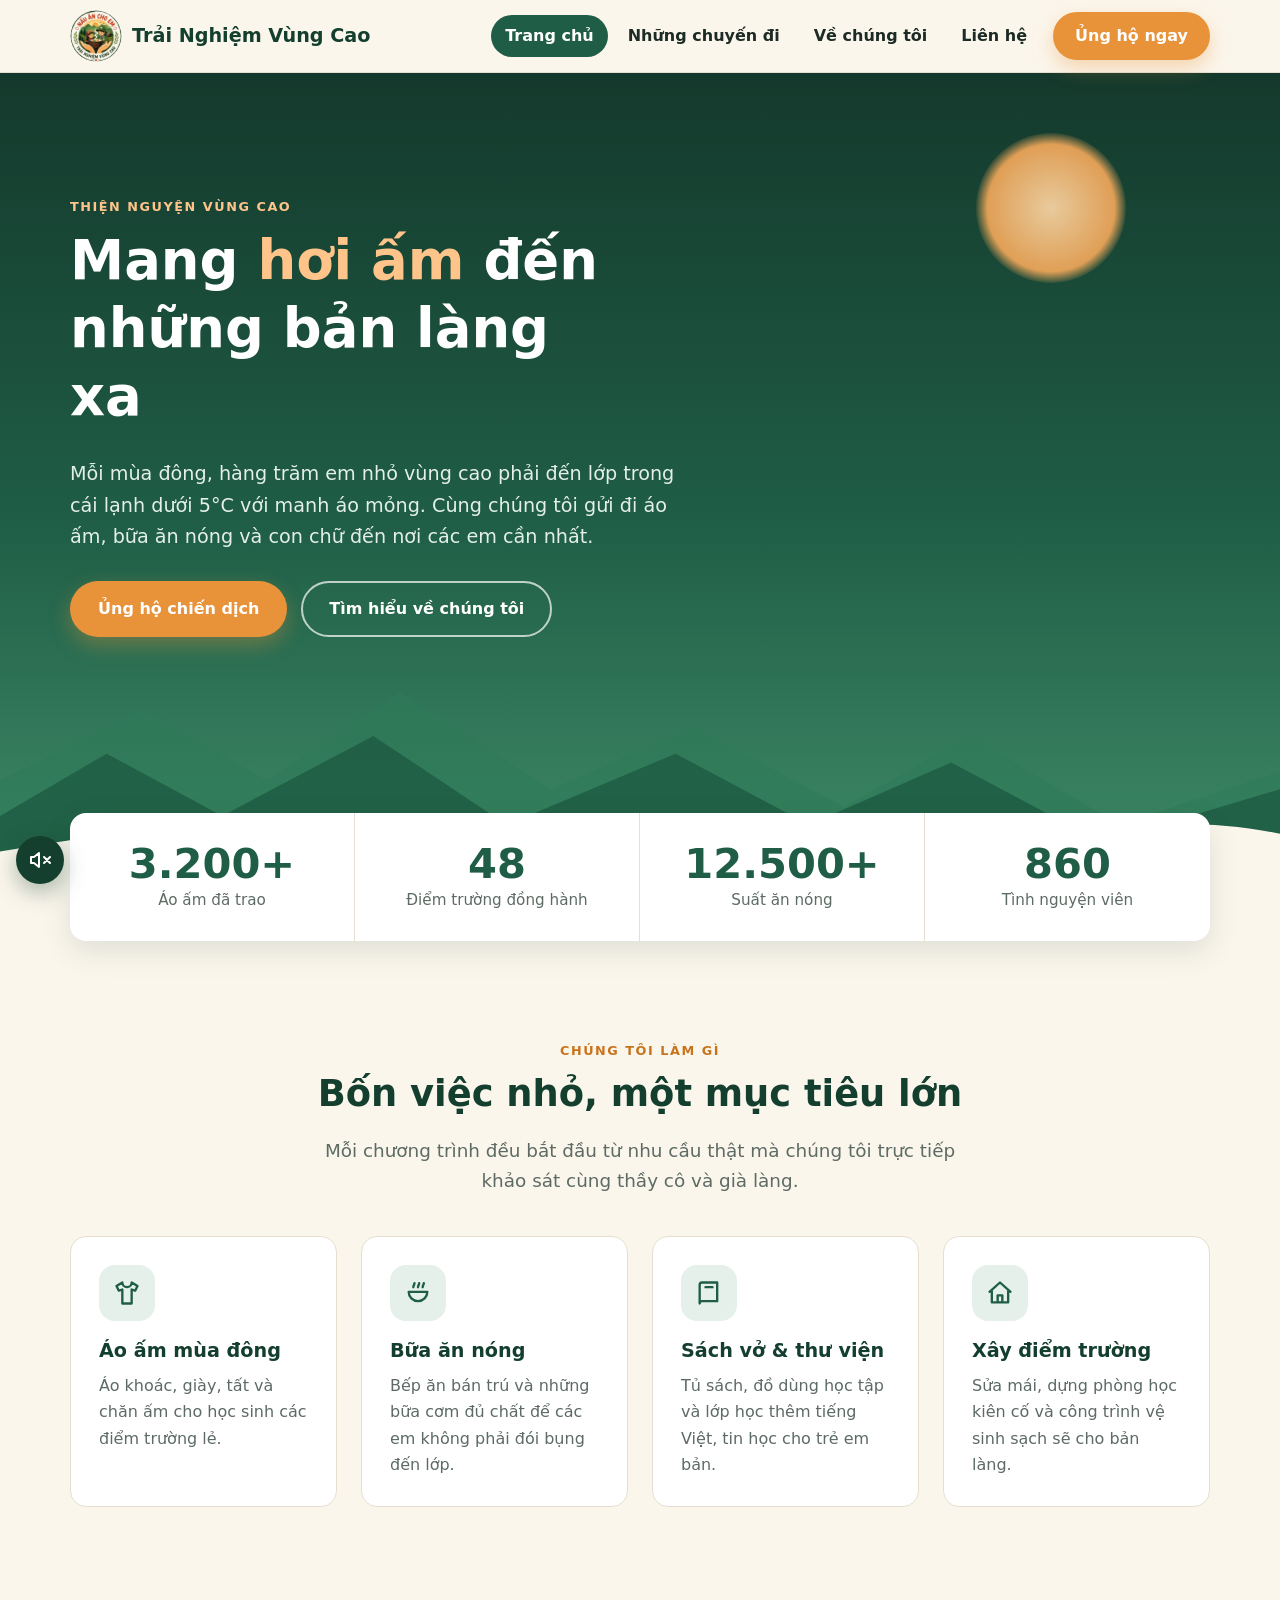
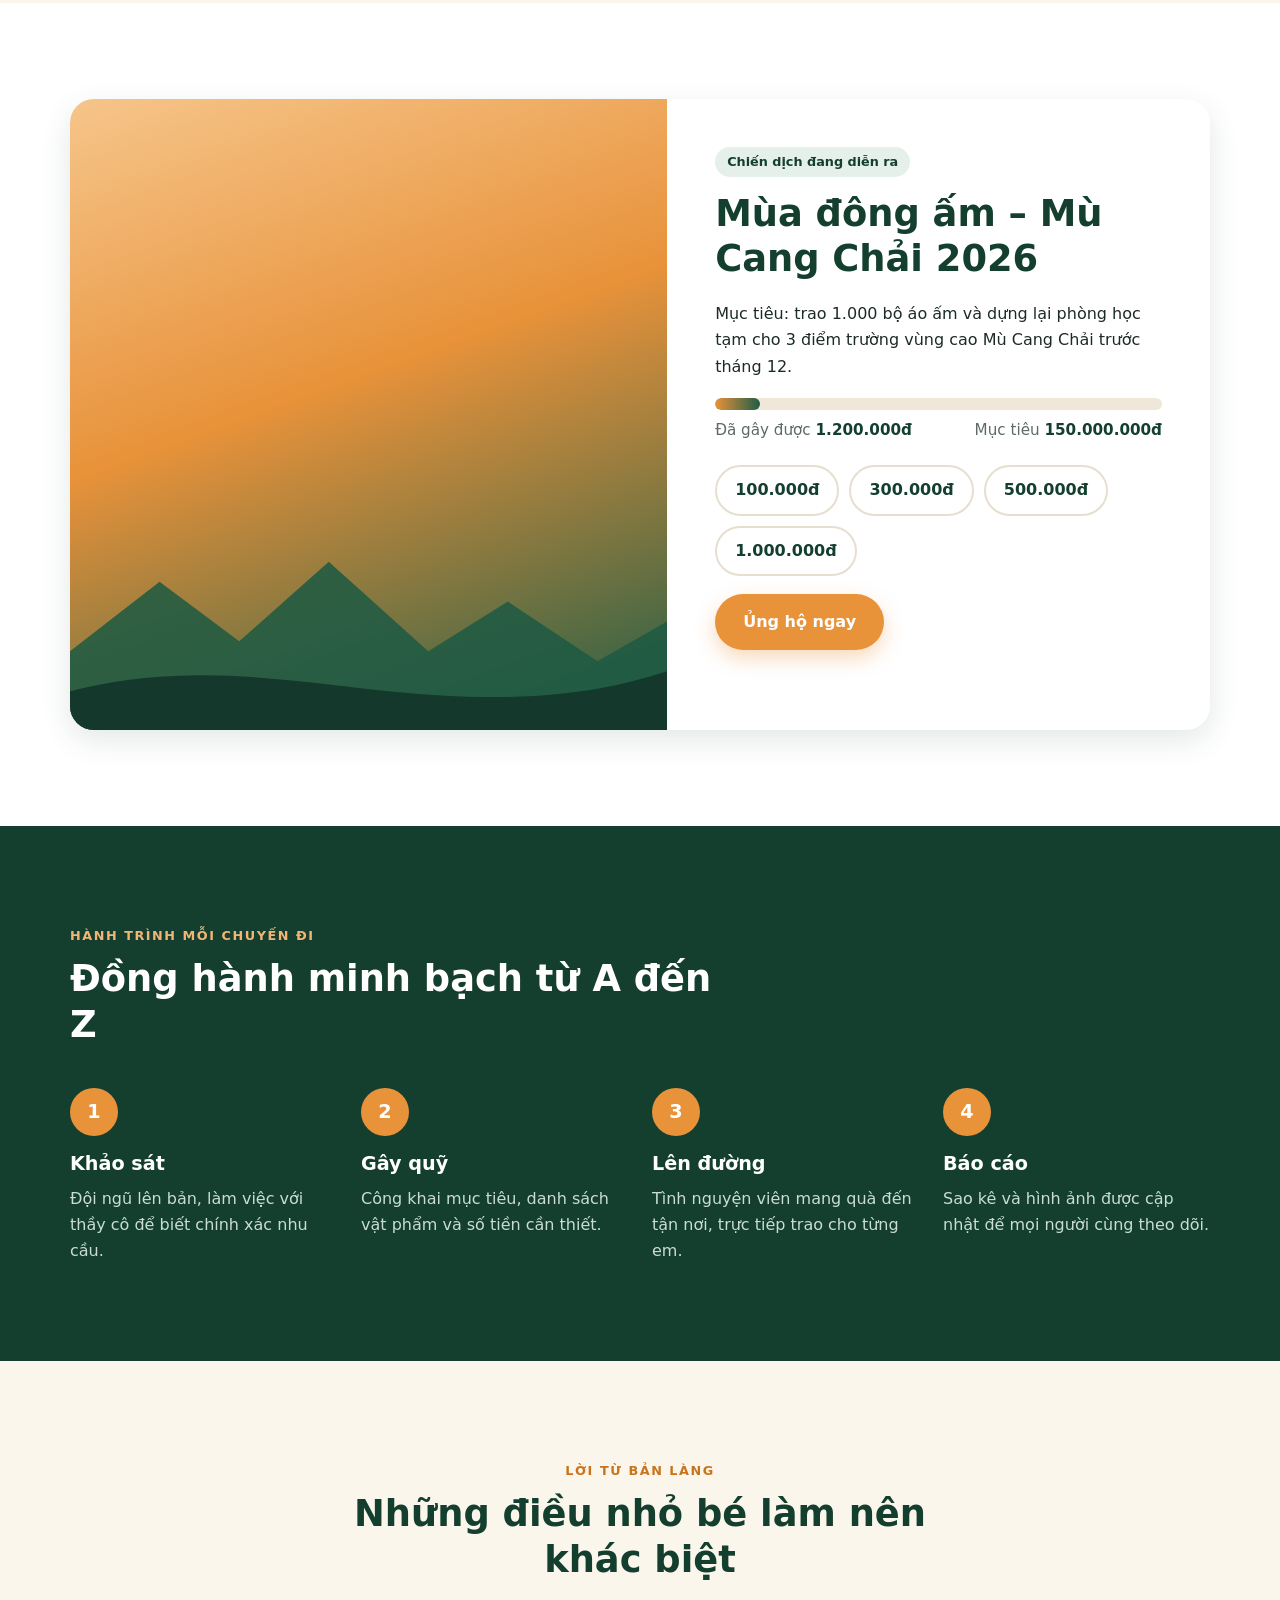
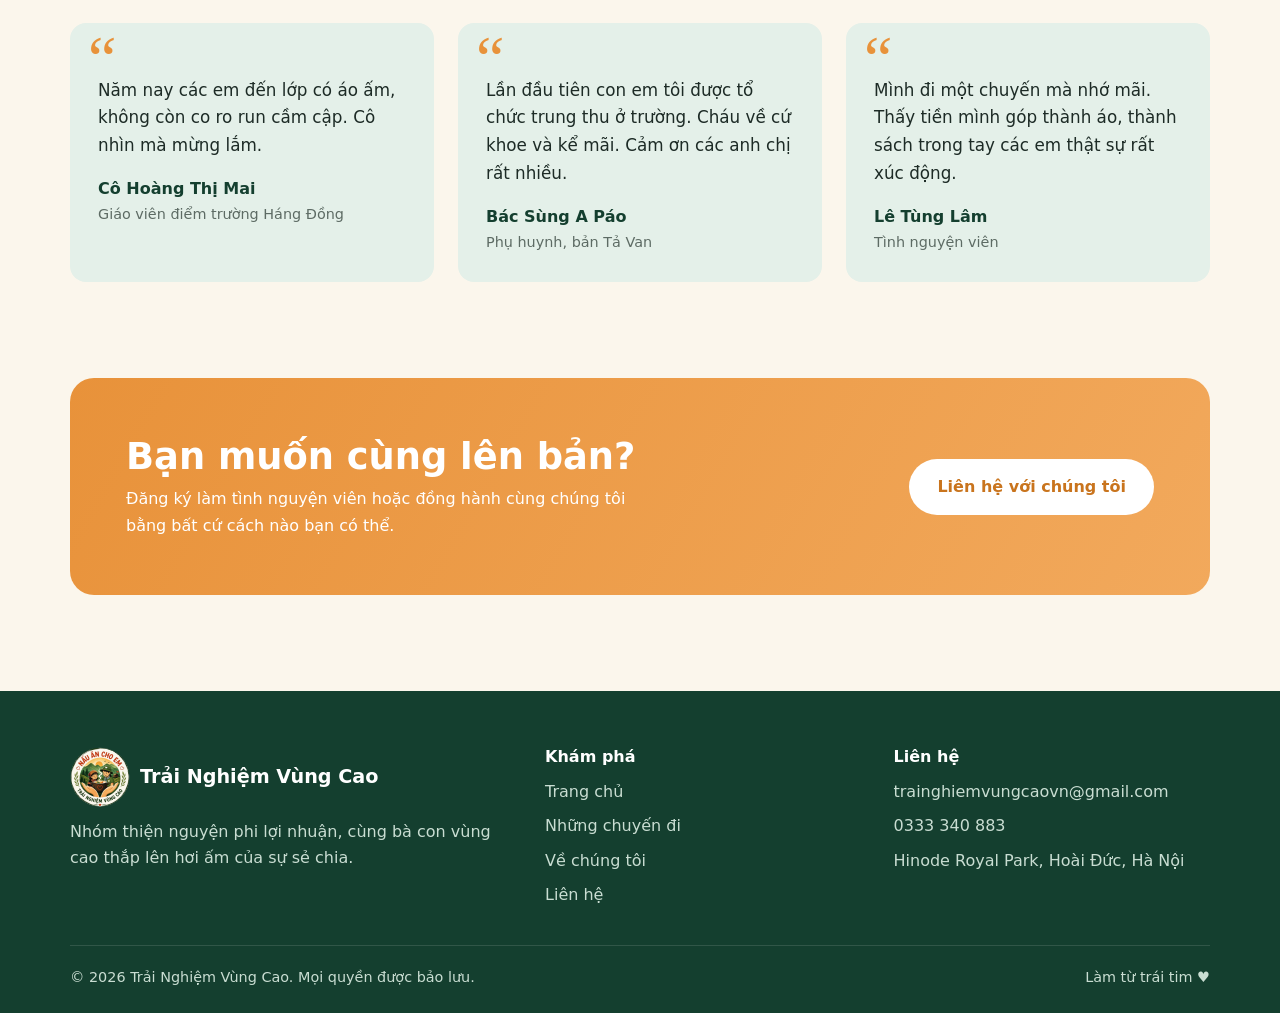
==== commit 69cce7f1: "Add background music toggle (YouTube embed) Round speaker button on every page plays a YouTube track" ====
--- a/index.html
+++ b/index.html
@@ -202,8 +202,8 @@
           <h4>Liên hệ</h4>
           <ul>
             <li>trainghiemvungcaovn@gmail.com</li>
-            <li>0333.340.883</li>
-            <li>Hà Nội, Việt Nam</li>
+            <li>0333 340 883</li>
+            <li>Hinode Royal Park, Hoài Đức, Hà Nội</li>
           </ul>
         </div>
       </div>
@@ -215,5 +215,6 @@
   </footer>
 
   <script src="assets/js/main.js"></script>
+  <script src="assets/js/music.js"></script>
 </body>
 </html>
--- a/assets/css/style.css
+++ b/assets/css/style.css
@@ -500,3 +500,31 @@
 .team-grid .card p { font-size: .88rem; line-height: 1.5; }
 @media (max-width: 1000px) { .team-grid { grid-template-columns: repeat(3, 1fr); } }
 @media (max-width: 560px) { .team-grid { grid-template-columns: repeat(2, 1fr); gap: 12px; } }
+
+/* Thông báo lỗi khi gửi lời nhắn không thành công */
+.form-error {
+  background: #fdecea; border: 1px solid #f1b8b2; color: #8f2a20;
+  border-radius: 12px; padding: 16px 18px; margin-bottom: 18px; font-weight: 600;
+}
+.btn:disabled { opacity: .7; cursor: wait; transform: none; }
+
+/* ---------- Nút nhạc nền ---------- */
+.music-toggle {
+  position: fixed; left: 16px; bottom: 16px; z-index: 150;
+  display: inline-flex; align-items: center; gap: 8px;
+  width: 48px; height: 48px; justify-content: center; padding: 0; border-radius: 50%; border: 0; cursor: pointer;
+  background: var(--green-dark); color: #fff; font: inherit; font-weight: 700; font-size: .9rem;
+  box-shadow: 0 8px 22px rgba(20, 63, 47, .35); transition: transform .15s ease, background .2s ease;
+}
+.music-toggle:hover { transform: translateY(-2px); background: var(--green); }
+.music-toggle svg { width: 24px; height: 24px; flex: none; }
+.music-toggle .m-on { display: none; }
+.music-toggle.is-playing { background: var(--amber); }
+.music-toggle.is-playing:hover { background: var(--amber-dark); }
+.music-toggle.is-playing .m-on { display: inline; }
+.music-toggle.is-playing .m-off { display: none; }
+.music-toggle.is-playing svg { animation: music-pulse 1.4s ease-in-out infinite; }
+@keyframes music-pulse { 50% { transform: scale(1.12); } }
+/* Player YouTube đặt ngoài màn hình, chỉ dùng để phát tiếng */
+.music-player-holder { position: fixed; left: -9999px; top: 0; width: 200px; height: 200px; overflow: hidden; pointer-events: none; }
+@media (prefers-reduced-motion: reduce) { .music-toggle svg { animation: none !important; } .music-toggle { transition: none; } }
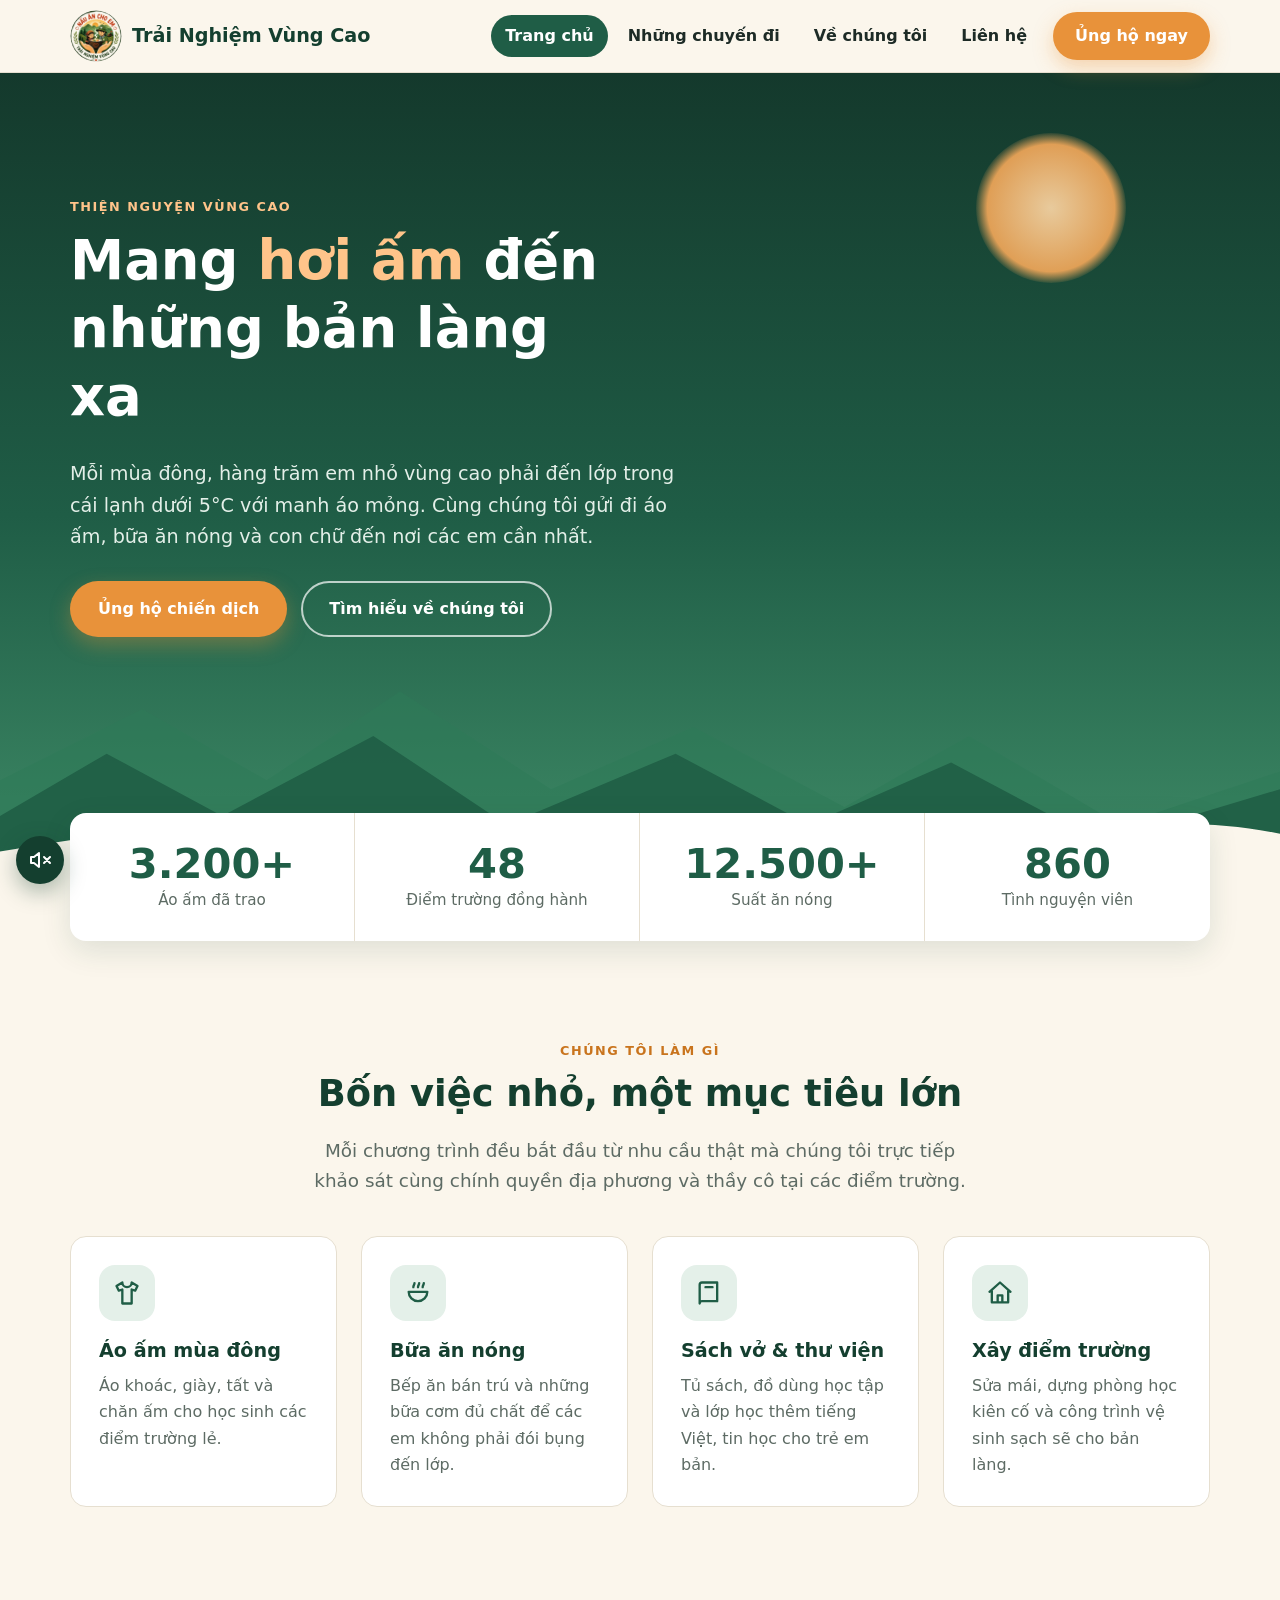
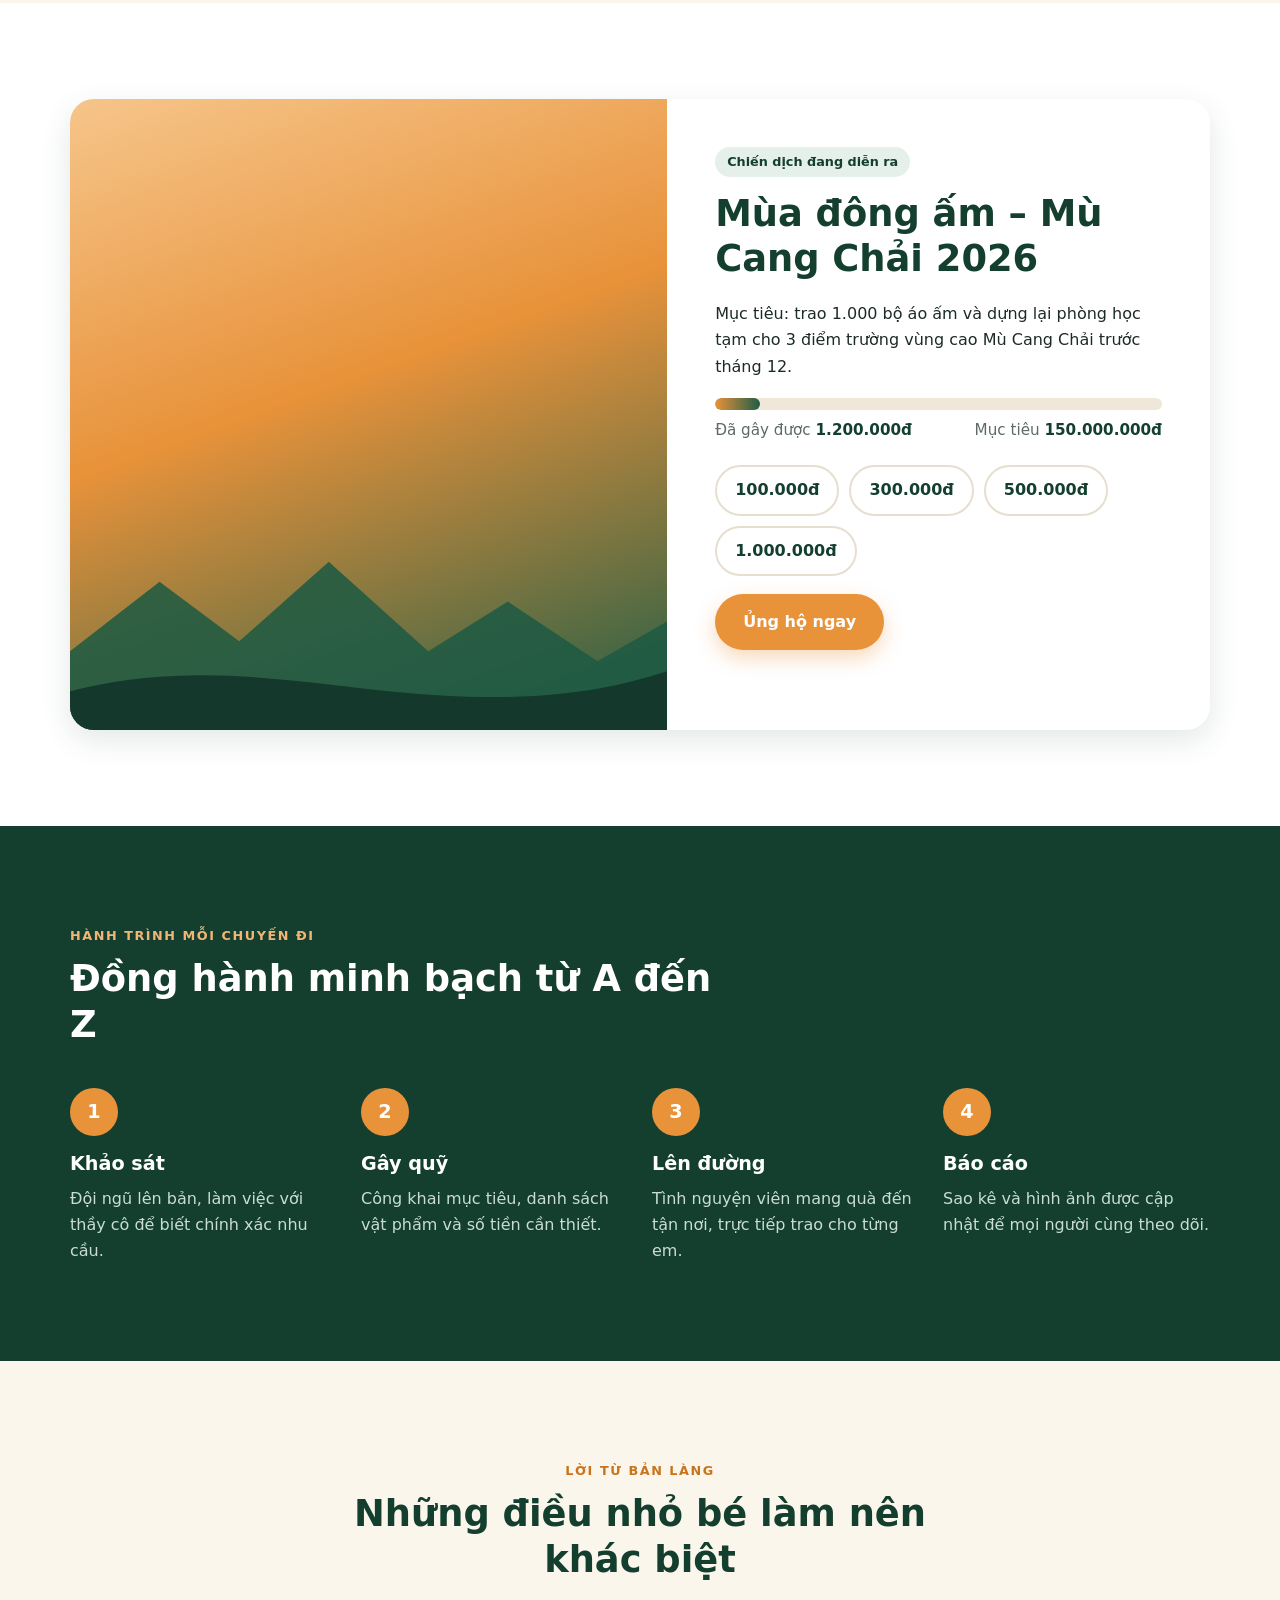
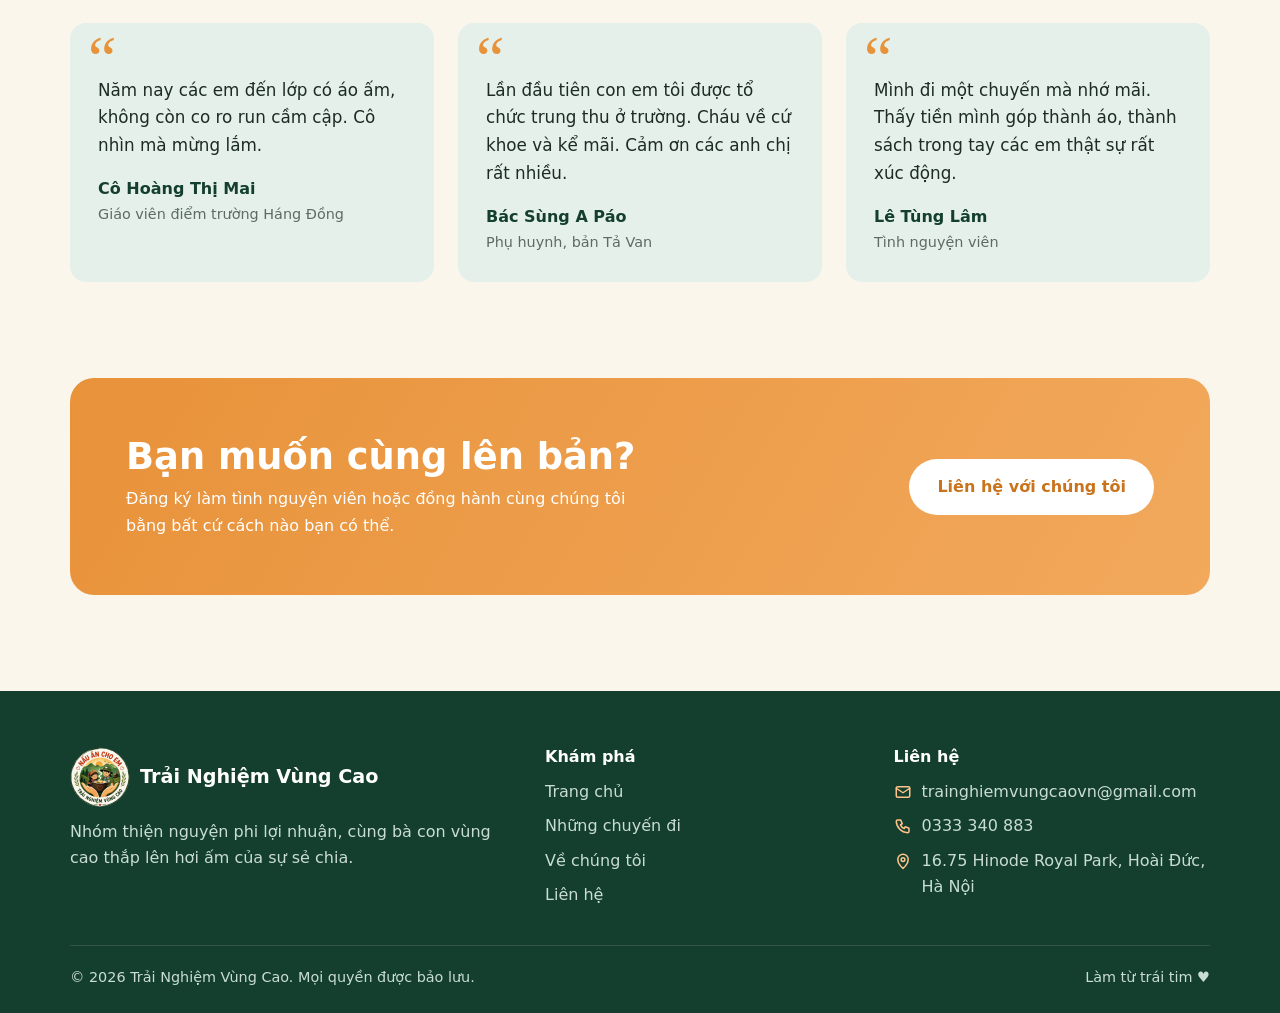
==== commit 56ce2992: "Update about story, add press section, switch contact form to Google Sheets - Rewrite "Câu chuyện củ" ====
--- a/index.html
+++ b/index.html
@@ -66,7 +66,7 @@
         <div class="section-head center reveal">
           <span class="eyebrow">Chúng tôi làm gì</span>
           <h2>Bốn việc nhỏ, một mục tiêu lớn</h2>
-          <p class="lead">Mỗi chương trình đều bắt đầu từ nhu cầu thật mà chúng tôi trực tiếp khảo sát cùng thầy cô và già làng.</p>
+          <p class="lead">Mỗi chương trình đều bắt đầu từ nhu cầu thật mà chúng tôi trực tiếp khảo sát cùng chính quyền địa phương và thầy cô tại các điểm trường.</p>
         </div>
         <div class="grid grid-4">
           <article class="card reveal">
@@ -200,10 +200,10 @@
         </div>
         <div>
           <h4>Liên hệ</h4>
-          <ul>
-            <li>trainghiemvungcaovn@gmail.com</li>
-            <li>0333 340 883</li>
-            <li>Hinode Royal Park, Hoài Đức, Hà Nội</li>
+          <ul class="footer-contact">
+            <li><svg viewBox="0 0 24 24" fill="none" stroke="currentColor" stroke-width="2" stroke-linecap="round" stroke-linejoin="round" aria-hidden="true"><rect x="3" y="5" width="18" height="14" rx="2"/><path d="m3 7 9 6 9-6"/></svg><a href="mailto:trainghiemvungcaovn@gmail.com">trainghiemvungcaovn@gmail.com</a></li>
+            <li><svg viewBox="0 0 24 24" fill="none" stroke="currentColor" stroke-width="2" stroke-linecap="round" stroke-linejoin="round" aria-hidden="true"><path d="M5 4h4l2 5-2.5 1.5a11 11 0 0 0 5 5L15 13l5 2v4a2 2 0 0 1-2 2A16 16 0 0 1 3 6a2 2 0 0 1 2-2z"/></svg><a href="tel:0333340883">0333 340 883</a></li>
+            <li><svg viewBox="0 0 24 24" fill="none" stroke="currentColor" stroke-width="2" stroke-linecap="round" stroke-linejoin="round" aria-hidden="true"><path d="M12 22s7-6.5 7-12a7 7 0 0 0-14 0c0 5.5 7 12 7 12z"/><circle cx="12" cy="10" r="2.5"/></svg><span>16.75 Hinode Royal Park, Hoài Đức, Hà Nội</span></li>
           </ul>
         </div>
       </div>
--- a/assets/css/style.css
+++ b/assets/css/style.css
@@ -283,6 +283,14 @@
   position: relative; box-shadow: var(--shadow);
 }
 .illustration svg { position: absolute; inset: 0; width: 100%; height: 100%; }
+.press-card { display: flex; flex-direction: column; }
+.press-source { font-size: .8rem; font-weight: 800; letter-spacing: .08em; text-transform: uppercase; color: var(--amber-dark); }
+.press-date { font-size: .9rem; color: var(--muted); margin: 2px 0 12px; }
+.press-card h3 { margin-bottom: 16px; }
+.press-link { margin-top: auto; font-weight: 700; color: var(--green); }
+.press-link:hover { color: var(--green-dark); }
+.illustration--photo { aspect-ratio: 3 / 2; background: var(--cream); }
+.illustration--photo img { position: absolute; inset: 0; width: 100%; height: 100%; object-fit: cover; }
 
 .timeline { list-style: none; margin: 0; padding: 0 0 0 28px; border-left: 3px solid var(--green-soft); }
 .timeline li { position: relative; padding: 0 0 32px 24px; }
@@ -364,6 +372,8 @@
 .site-footer a:hover { color: #ffc48a; }
 .site-footer ul { list-style: none; margin: 0; padding: 0; display: grid; gap: 8px; }
 .site-footer .brand { color: #fff; margin-bottom: 12px; }
+.footer-contact li { display: flex; align-items: flex-start; gap: 10px; }
+.footer-contact svg { flex: none; width: 18px; height: 18px; margin-top: 4px; color: #ffc48a; }
 .footer-bottom { margin-top: 36px; padding-top: 20px; border-top: 1px solid rgba(255,255,255,.12); font-size: .9rem; display: flex; flex-wrap: wrap; justify-content: space-between; gap: 8px; }
 
 /* ---------- Reveal animation ---------- */
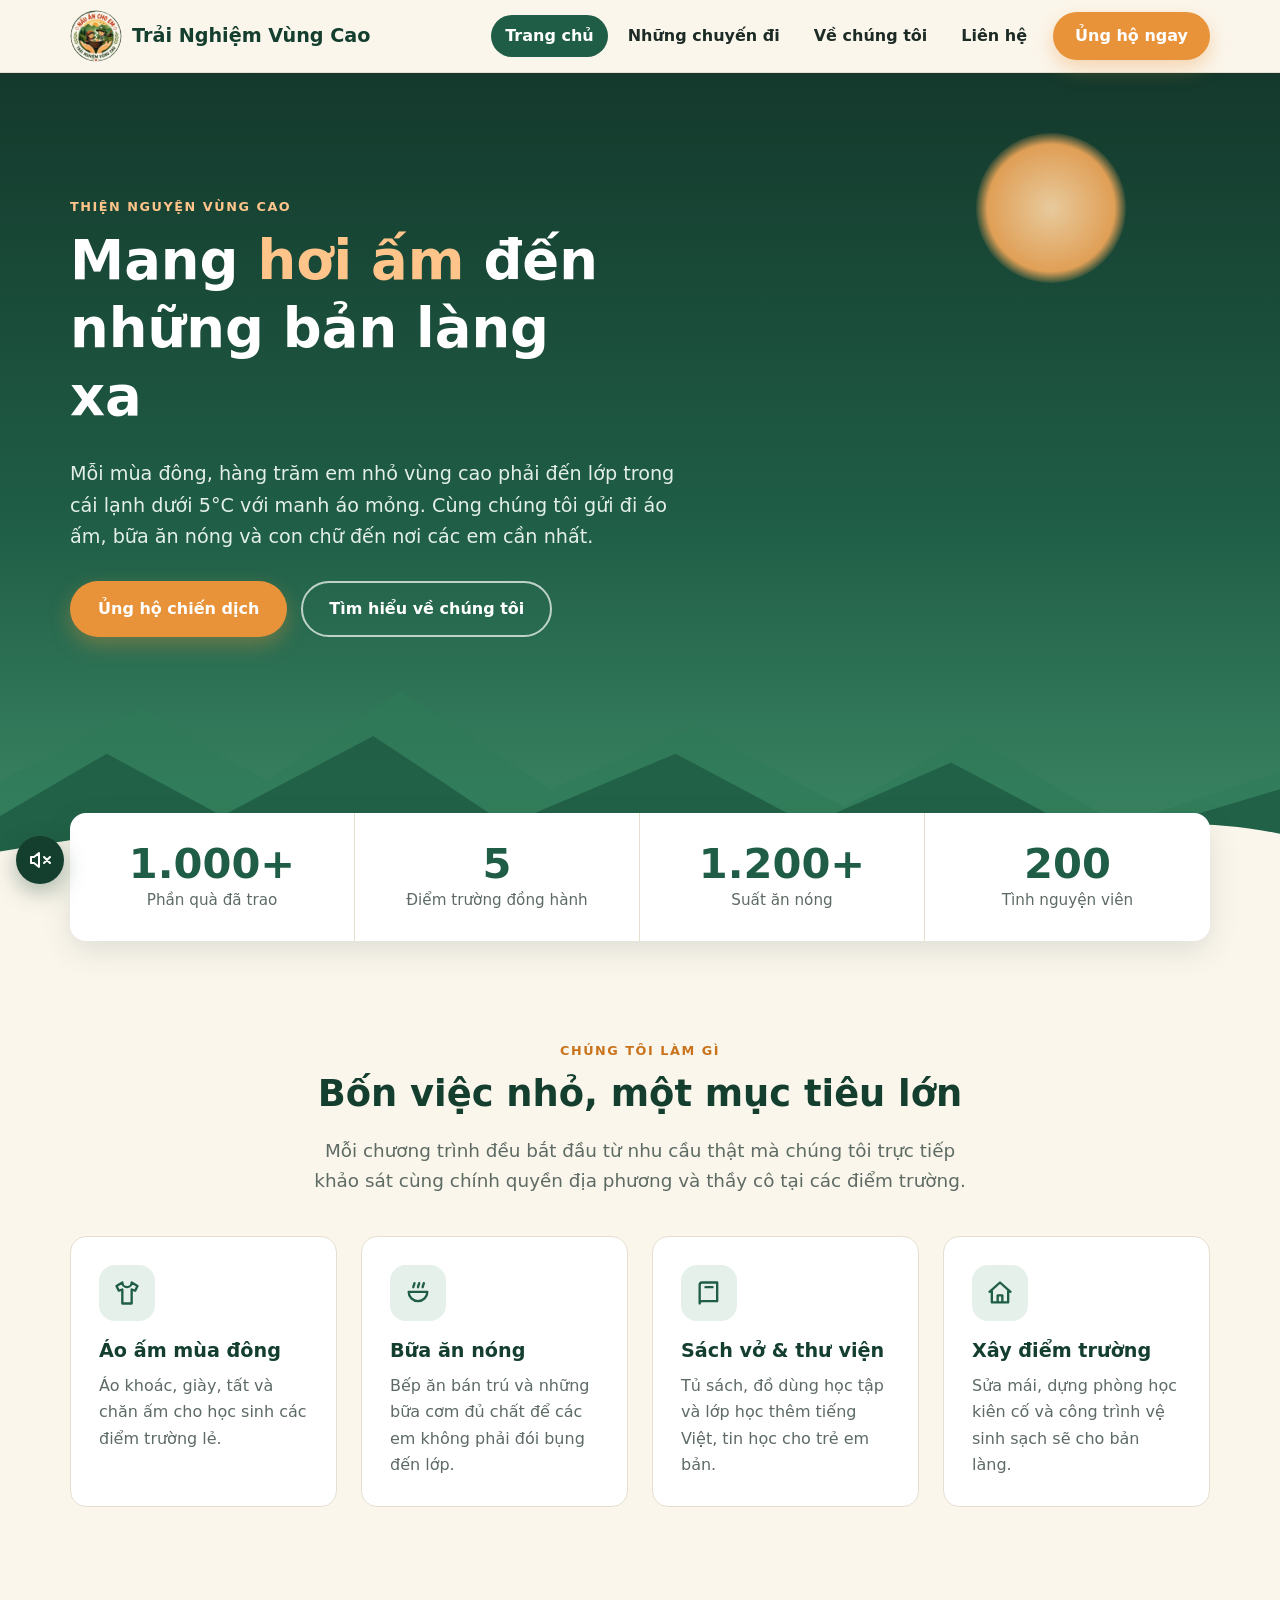
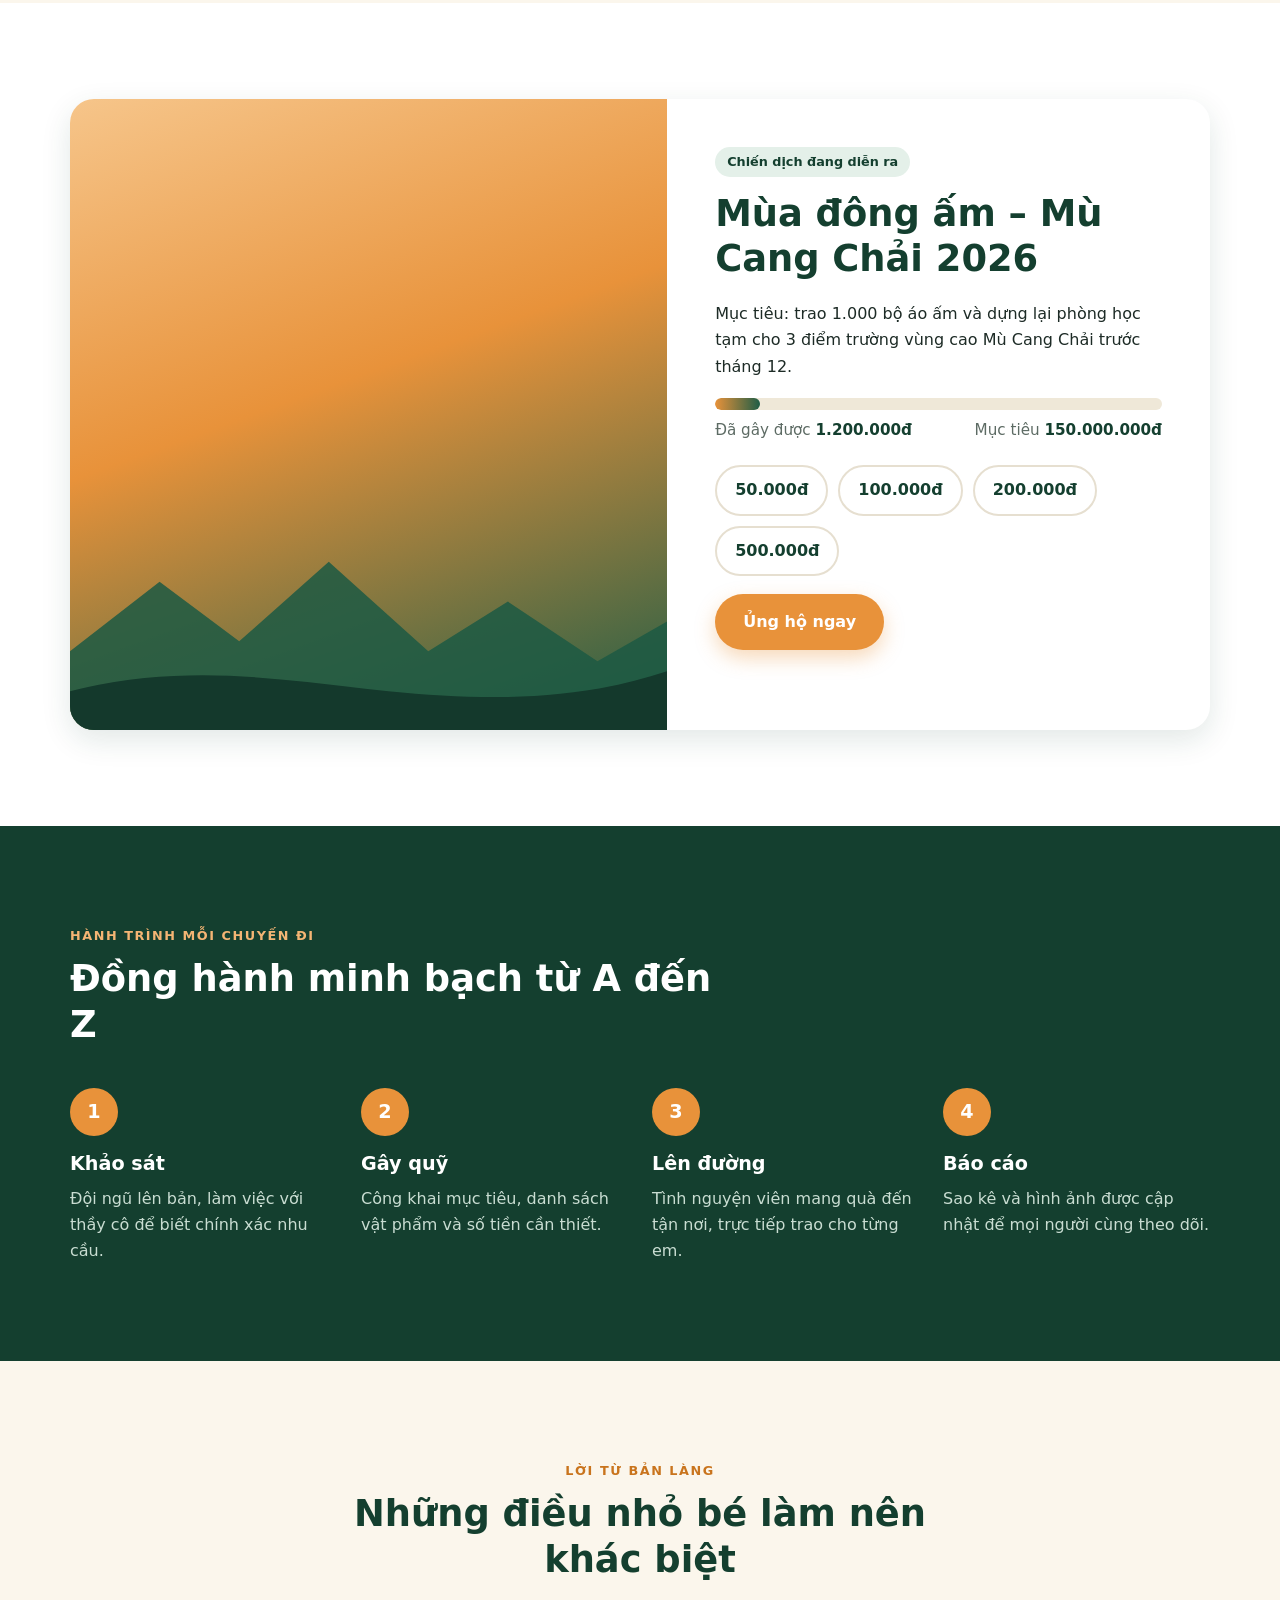
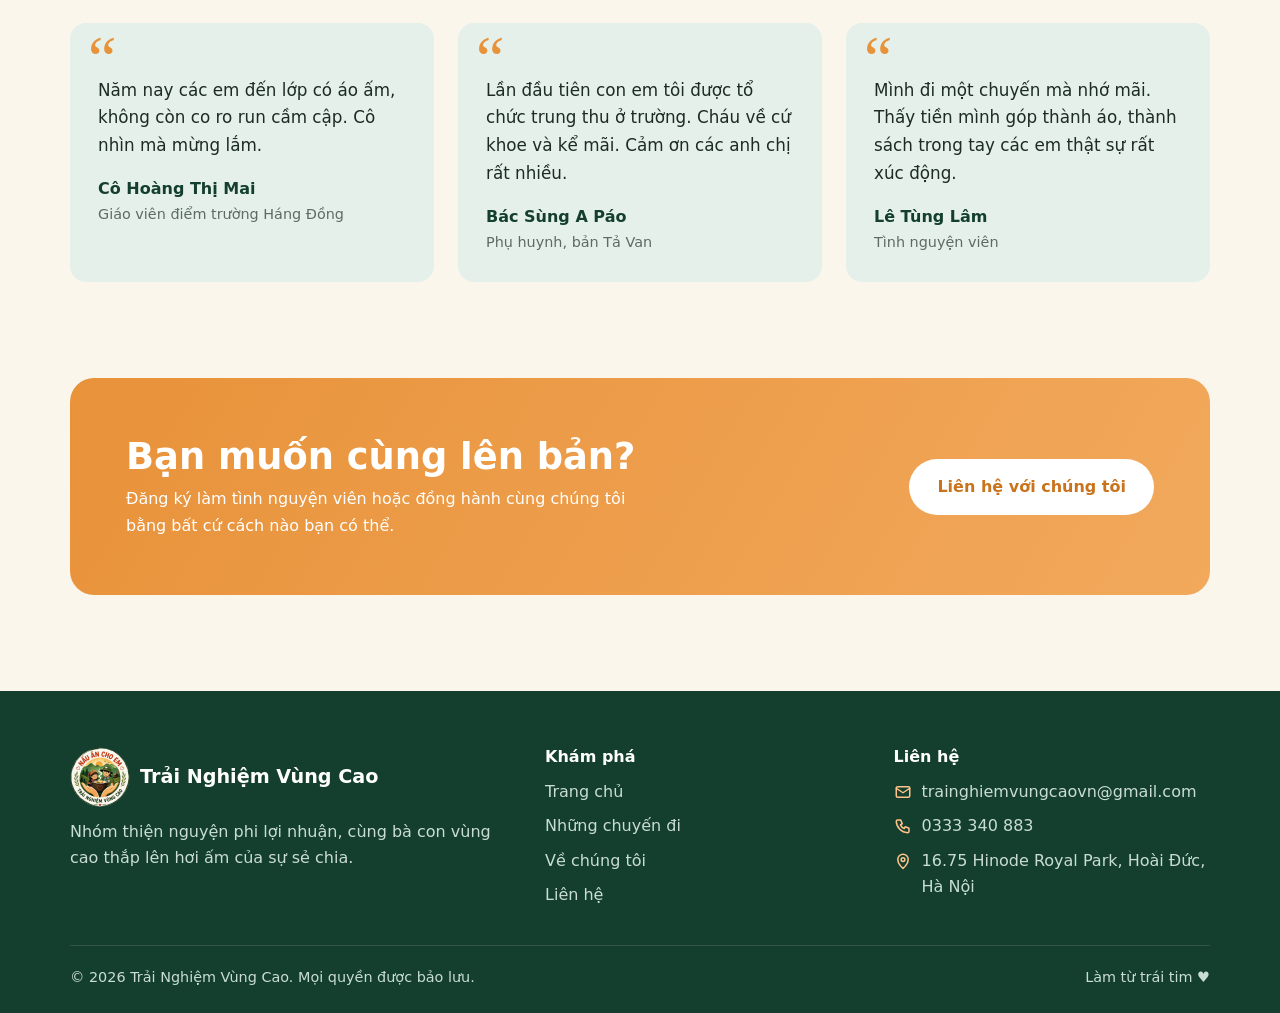
==== commit 1ab5f64d: "update" ====
--- a/index.html
+++ b/index.html
@@ -52,10 +52,10 @@
     <section class="stats" aria-label="Số liệu nổi bật">
       <div class="container">
         <div class="stats-grid">
-          <div class="stat"><strong data-count="3200" data-suffix="+">0</strong><span>Áo ấm đã trao</span></div>
-          <div class="stat"><strong data-count="48">0</strong><span>Điểm trường đồng hành</span></div>
-          <div class="stat"><strong data-count="12500" data-suffix="+">0</strong><span>Suất ăn nóng</span></div>
-          <div class="stat"><strong data-count="860">0</strong><span>Tình nguyện viên</span></div>
+          <div class="stat"><strong data-count="1000" data-suffix="+">0</strong><span>Phần quà đã trao</span></div>
+          <div class="stat"><strong data-count="5">0</strong><span>Điểm trường đồng hành</span></div>
+          <div class="stat"><strong data-count="1200" data-suffix="+">0</strong><span>Suất ăn nóng</span></div>
+          <div class="stat"><strong data-count="200">0</strong><span>Tình nguyện viên</span></div>
         </div>
       </div>
     </section>
@@ -113,10 +113,10 @@
             </div>
 
             <div class="amounts" role="group" aria-label="Chọn mức ủng hộ">
+              <button class="amount" type="button" aria-pressed="false" data-amount="50000" data-impact="50.000đ góp một phần quà nhỏ ấm áp cho các em vùng cao.">50.000đ</button>
               <button class="amount" type="button" aria-pressed="false" data-amount="100000" data-impact="100.000đ giúp một em nhỏ có đôi tất và găng tay ấm.">100.000đ</button>
-              <button class="amount" type="button" aria-pressed="false" data-amount="300000" data-impact="300.000đ là một chiếc áo khoác ấm cho một em học sinh.">300.000đ</button>
+              <button class="amount" type="button" aria-pressed="false" data-amount="200000" data-impact="200.000đ góp vào những bữa ăn nóng và quà tặng cho các em.">200.000đ</button>
               <button class="amount" type="button" aria-pressed="false" data-amount="500000" data-impact="500.000đ nuôi một tuần bữa ăn nóng cho cả nhóm 10 em.">500.000đ</button>
-              <button class="amount" type="button" aria-pressed="false" data-amount="1000000" data-impact="1.000.000đ góp vào việc sửa mái phòng học cho điểm trường.">1.000.000đ</button>
             </div>
             <a class="btn btn--primary" id="donate-btn" href="contact.html#ung-ho">Ủng hộ ngay</a>
             <p class="donate-note" id="donate-note" aria-live="polite"></p>
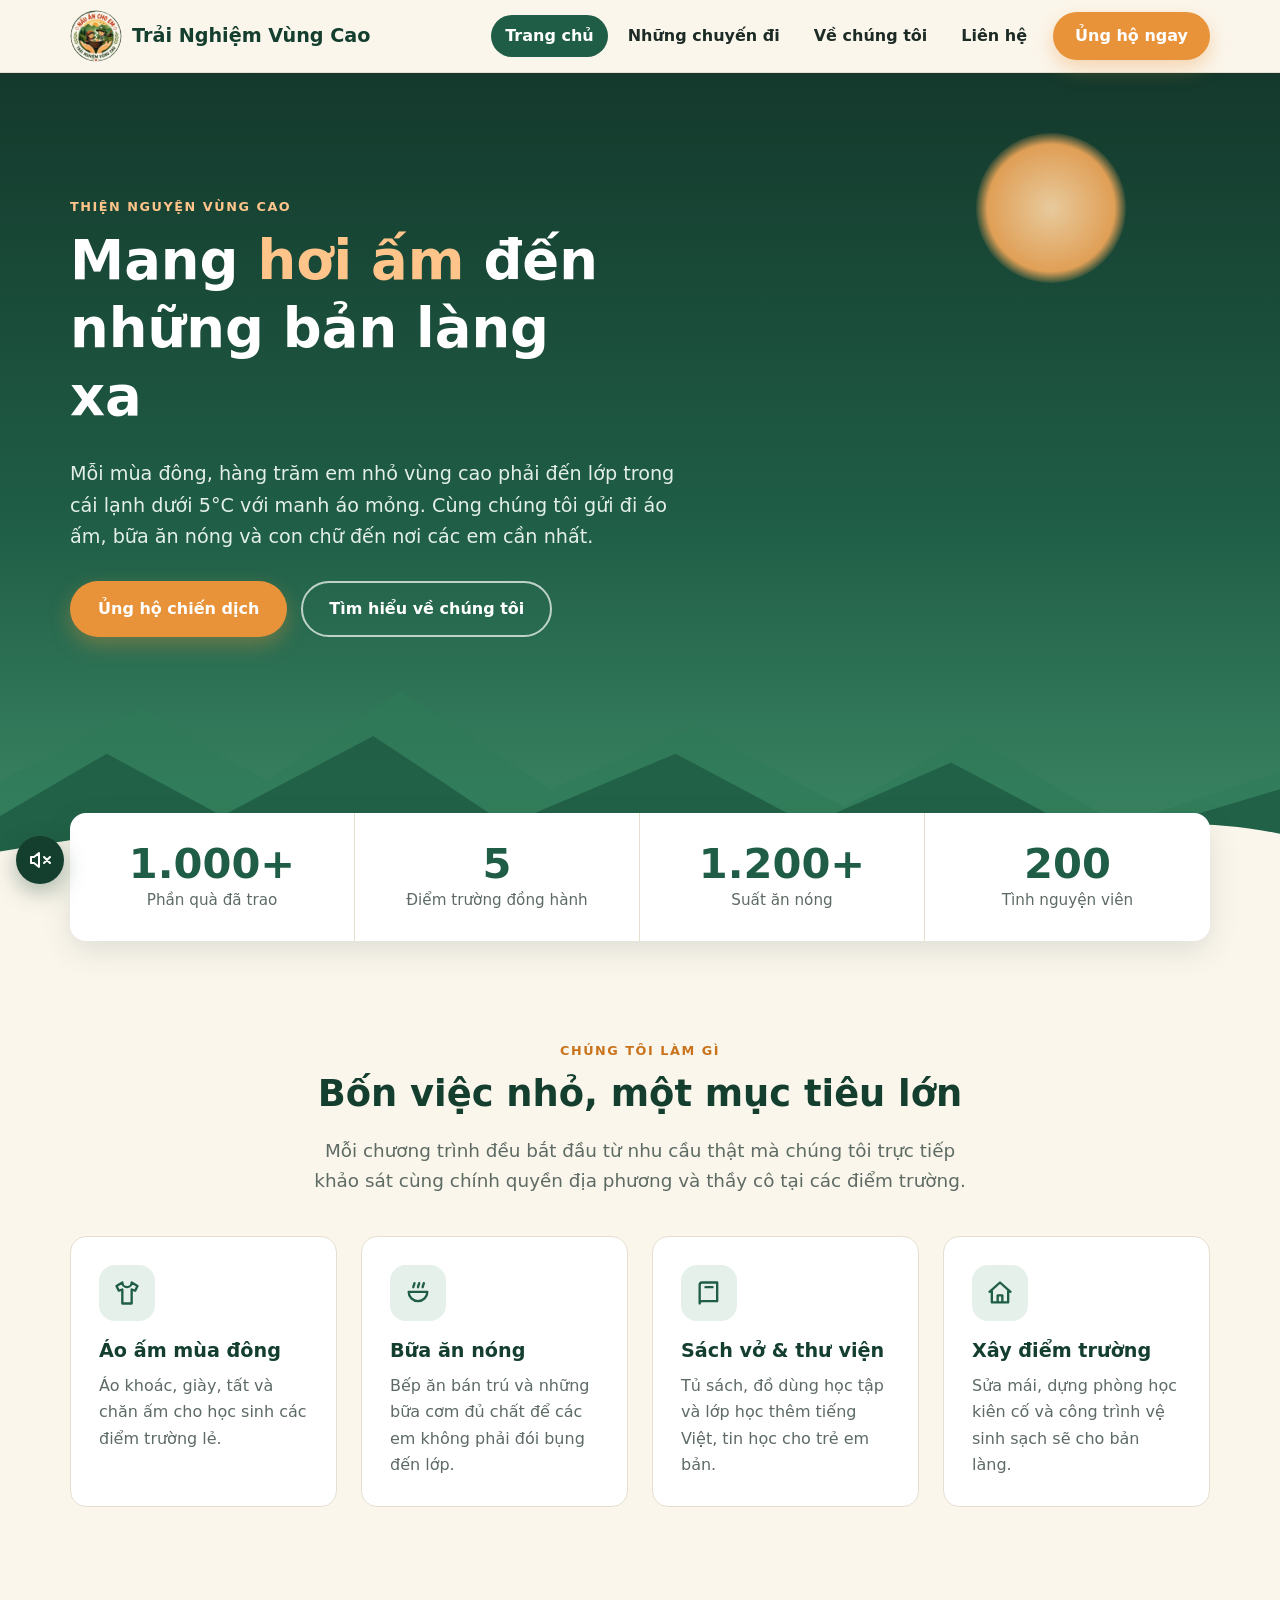
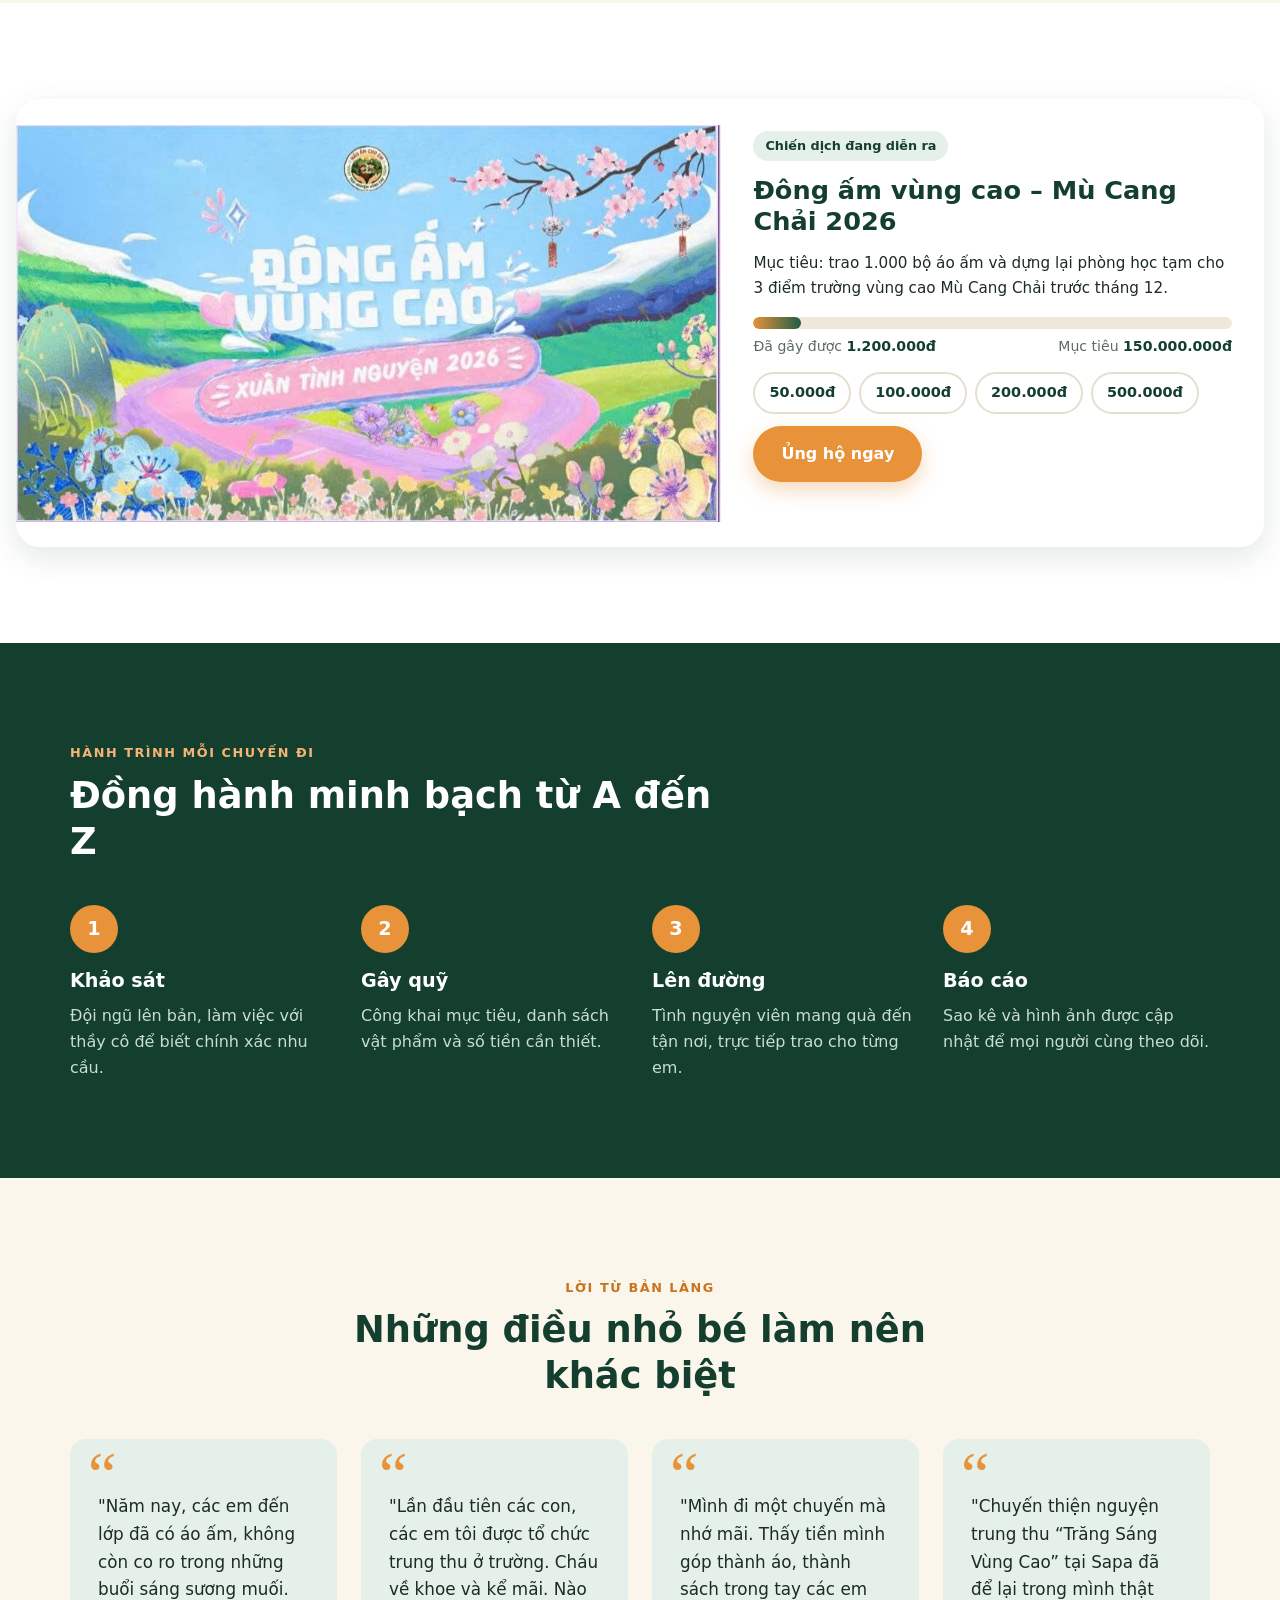
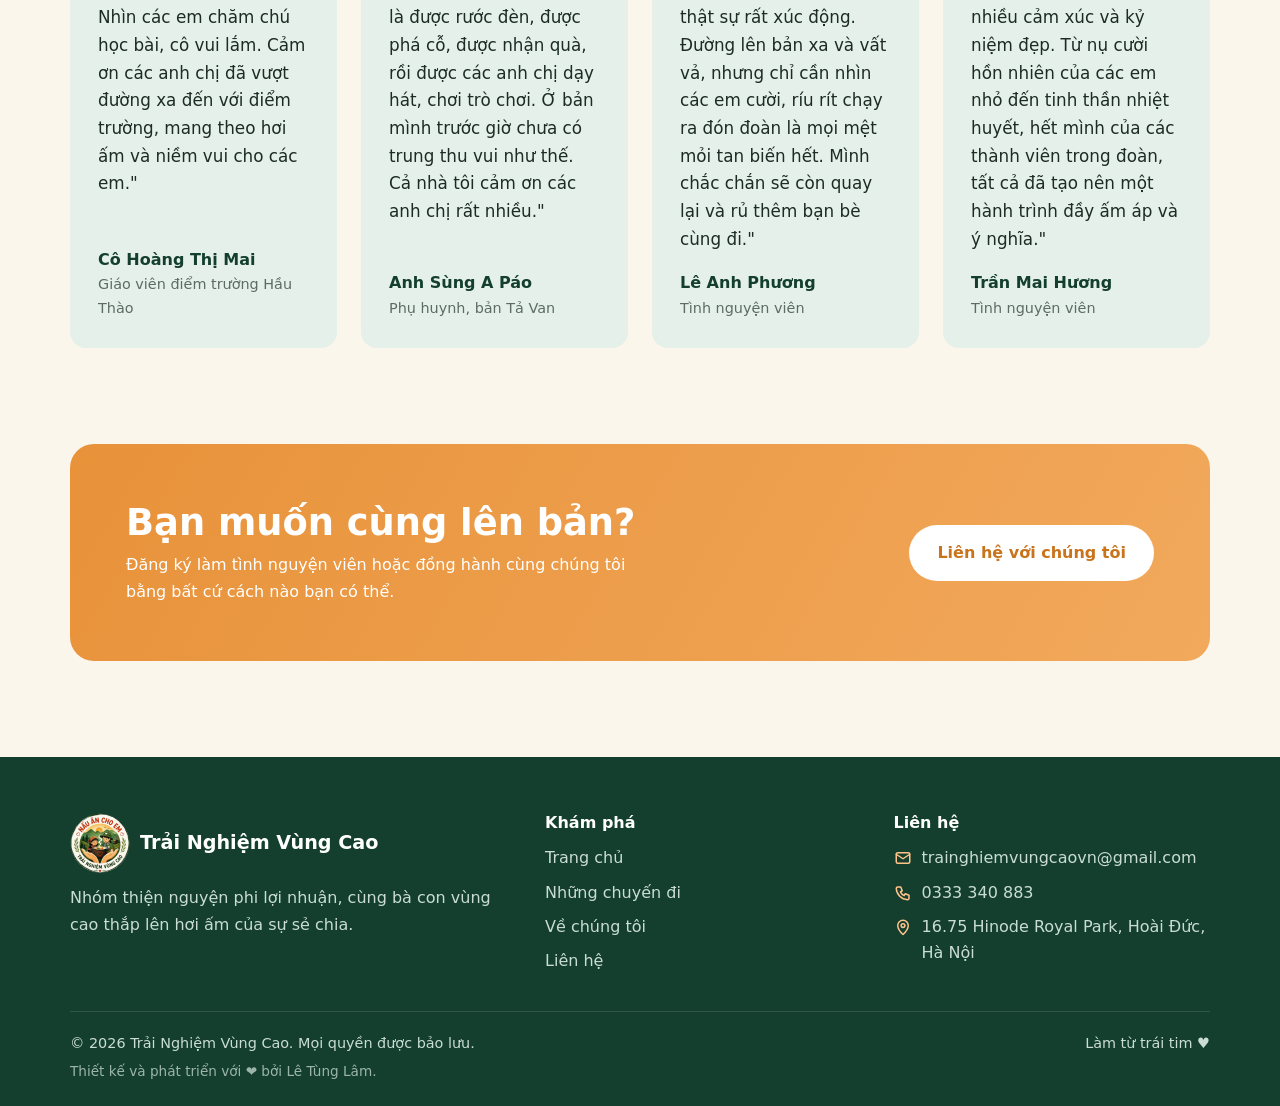
==== commit 5a591b1e: "update" ====
--- a/index.html
+++ b/index.html
@@ -97,12 +97,12 @@
     <section class="section section--white" id="chien-dich">
       <div class="container">
         <div class="campaign reveal">
-          <div class="campaign-visual" aria-hidden="true">
-            <svg viewBox="0 0 600 220" preserveAspectRatio="none"><path fill="#1d5a43" opacity=".85" d="M0 140 90 70l80 60 90-80 100 90 80-50 90 60 70-40v110H0z"/><path fill="#14392c" d="M0 180c120-30 220-10 320 0s190 10 280-20v60H0z"/></svg>
+          <div class="campaign-visual">
+            <img src="image/trip-4/1793325119573_1584429609516014642_7124689077281573136_e4b66d98b9aa2104bf85faa93ddf57f6.jpg" alt="Banner chiến dịch Đông ấm vùng cao – Xuân tình nguyện 2026" loading="lazy">
           </div>
           <div class="campaign-body">
             <span class="tag">Chiến dịch đang diễn ra</span>
-            <h2>Mùa đông ấm – Mù Cang Chải 2026</h2>
+            <h2>Đông ấm vùng cao – Mù Cang Chải 2026</h2>
             <p>Mục tiêu: trao 1.000 bộ áo ấm và dựng lại phòng học tạm cho 3 điểm trường vùng cao Mù Cang Chải trước tháng 12.</p>
             <div class="progress" role="progressbar" aria-valuemin="0" aria-valuemax="100" aria-valuenow="68" aria-label="Tiến độ gây quỹ">
               <span data-percent="10"></span>
@@ -148,18 +148,22 @@
           <span class="eyebrow">Lời từ bản làng</span>
           <h2>Những điều nhỏ bé làm nên khác biệt</h2>
         </div>
-        <div class="grid grid-3">
-          <figure class="quote reveal" style="margin:0">
-            <p>Năm nay các em đến lớp có áo ấm, không còn co ro run cầm cập. Cô nhìn mà mừng lắm.</p>
-            <footer>Cô Hoàng Thị Mai<span>Giáo viên điểm trường Háng Đồng</span></footer>
-          </figure>
-          <figure class="quote reveal" style="margin:0">
-            <p>Lần đầu tiên con em tôi được tổ chức trung thu ở trường. Cháu về cứ khoe và kể mãi. Cảm ơn các anh chị rất nhiều.</p>
-            <footer>Bác Sùng A Páo<span>Phụ huynh, bản Tả Van</span></footer>
-          </figure>
-          <figure class="quote reveal" style="margin:0">
-            <p>Mình đi một chuyến mà nhớ mãi. Thấy tiền mình góp thành áo, thành sách trong tay các em thật sự rất xúc động.</p>
-            <footer>Lê Tùng Lâm<span>Tình nguyện viên</span></footer>
+        <div class="grid grid-4">
+          <figure class="quote reveal" style="margin:0">
+            <p>"Năm nay, các em đến lớp đã có áo ấm, không còn co ro trong những buổi sáng sương muối. Nhìn các em chăm chú học bài, cô vui lắm. Cảm ơn các anh chị đã vượt đường xa đến với điểm trường, mang theo hơi ấm và niềm vui cho các em."</p>
+            <footer>Cô Hoàng Thị Mai<span>Giáo viên điểm trường Hầu Thào</span></footer>
+          </figure>
+          <figure class="quote reveal" style="margin:0">
+            <p>"Lần đầu tiên các con, các em tôi được tổ chức trung thu ở trường. Cháu về khoe và kể mãi. Nào là được rước đèn, được phá cỗ, được nhận quà, rồi được các anh chị dạy hát, chơi trò chơi. Ở bản mình trước giờ chưa có trung thu vui như thế. Cả nhà tôi cảm ơn các anh chị rất nhiều."</p>
+            <footer>Anh Sùng A Páo<span>Phụ huynh, bản Tả Van</span></footer>
+          </figure>
+          <figure class="quote reveal" style="margin:0">
+            <p>"Mình đi một chuyến mà nhớ mãi. Thấy tiền mình góp thành áo, thành sách trong tay các em thật sự rất xúc động. Đường lên bản xa và vất vả, nhưng chỉ cần nhìn các em cười, ríu rít chạy ra đón đoàn là mọi mệt mỏi tan biến hết. Mình chắc chắn sẽ còn quay lại và rủ thêm bạn bè cùng đi."</p>
+            <footer>Lê Anh Phương<span>Tình nguyện viên</span></footer>
+          </figure>
+          <figure class="quote reveal" style="margin:0">
+            <p>"Chuyến thiện nguyện trung thu “Trăng Sáng Vùng Cao” tại Sapa đã để lại trong mình thật nhiều cảm xúc và kỷ niệm đẹp. Từ nụ cười hồn nhiên của các em nhỏ đến tinh thần nhiệt huyết, hết mình của các thành viên trong đoàn, tất cả đã tạo nên một hành trình đầy ấm áp và ý nghĩa."</p>
+            <footer>Trần Mai Hương<span>Tình nguyện viên</span></footer>
           </figure>
         </div>
       </div>
@@ -208,7 +212,10 @@
         </div>
       </div>
       <div class="footer-bottom">
-        <span>© <span id="year">2026</span> Trải Nghiệm Vùng Cao. Mọi quyền được bảo lưu.</span>
+        <div class="footer-copy">
+          <span>© <span id="year">2026</span> Trải Nghiệm Vùng Cao. Mọi quyền được bảo lưu.</span>
+          <span class="footer-credit">Thiết kế và phát triển với ❤️ bởi Lê Tùng Lâm.</span>
+        </div>
         <span>Làm từ trái tim ♥</span>
       </div>
     </div>
--- a/assets/css/style.css
+++ b/assets/css/style.css
@@ -202,17 +202,20 @@
 .card p { color: var(--muted); margin-bottom: 0; }
 
 /* ---------- Campaign ---------- */
+#chien-dich .container { --maxw: 1280px; }
 .campaign {
-  display: grid; grid-template-columns: 1.1fr 1fr; gap: 0;
+  display: grid; grid-template-columns: 1.3fr 1fr; gap: 0; align-items: center;
   background: var(--white); border-radius: 24px; overflow: hidden; box-shadow: var(--shadow);
 }
-.campaign-visual {
-  min-height: 320px;
-  background: linear-gradient(160deg, #f6c58a 0%, #e8923a 45%, #1f5d46 100%);
-  position: relative;
-}
-.campaign-visual svg { position: absolute; inset: auto 0 0 0; width: 100%; }
-.campaign-body { padding: clamp(24px, 4vw, 48px); }
+.campaign-visual { aspect-ratio: 16 / 9; }
+.campaign-visual img { display: block; width: 100%; height: 100%; object-fit: cover; }
+.campaign-body { padding: clamp(20px, 2.6vw, 32px); }
+.campaign-body h2 { font-size: clamp(1.3rem, 2.2vw, 1.6rem); }
+.campaign-body p { font-size: .95rem; }
+.campaign-body .progress { margin: 12px 0 6px; }
+.campaign-body .progress-meta { font-size: .88rem; }
+.campaign-body .amounts { gap: 8px; margin: 14px 0 12px; }
+.campaign-body .amount { padding: 7px 14px; font-size: .9rem; }
 .tag {
   display: inline-block; background: var(--green-soft); color: var(--green-dark);
   font-size: .8rem; font-weight: 700; padding: 4px 12px; border-radius: 999px; margin-bottom: 14px;
@@ -237,7 +240,6 @@
 
 @media (max-width: 860px) {
   .campaign { grid-template-columns: 1fr; }
-  .campaign-visual { min-height: 220px; }
 }
 
 /* ---------- Steps ---------- */
@@ -254,13 +256,16 @@
 @media (max-width: 560px) { .steps { grid-template-columns: 1fr; } }
 
 /* ---------- Quote ---------- */
-.quote { background: var(--green-soft); border-radius: var(--radius); padding: 28px; position: relative; }
+.quote {
+  background: var(--green-soft); border-radius: var(--radius); padding: 28px; position: relative;
+  display: flex; flex-direction: column;
+}
 .quote::before {
   content: "“"; position: absolute; top: 4px; left: 18px; font-size: 4rem; line-height: 1;
   color: var(--amber); font-family: Georgia, serif;
 }
 .quote p { padding-top: 26px; font-size: 1.05rem; }
-.quote footer { font-weight: 700; color: var(--green-dark); }
+.quote footer { margin-top: auto; font-weight: 700; color: var(--green-dark); }
 .quote footer span { display: block; font-weight: 400; color: var(--muted); font-size: .9rem; }
 
 /* ---------- CTA band ---------- */
@@ -375,6 +380,8 @@
 .footer-contact li { display: flex; align-items: flex-start; gap: 10px; }
 .footer-contact svg { flex: none; width: 18px; height: 18px; margin-top: 4px; color: #ffc48a; }
 .footer-bottom { margin-top: 36px; padding-top: 20px; border-top: 1px solid rgba(255,255,255,.12); font-size: .9rem; display: flex; flex-wrap: wrap; justify-content: space-between; gap: 8px; }
+.footer-copy { display: flex; flex-direction: column; gap: 4px; }
+.footer-credit { font-size: .85rem; opacity: .75; }
 
 /* ---------- Reveal animation ---------- */
 .reveal { opacity: 0; transform: translateY(22px); transition: opacity .7s ease, transform .7s ease; }
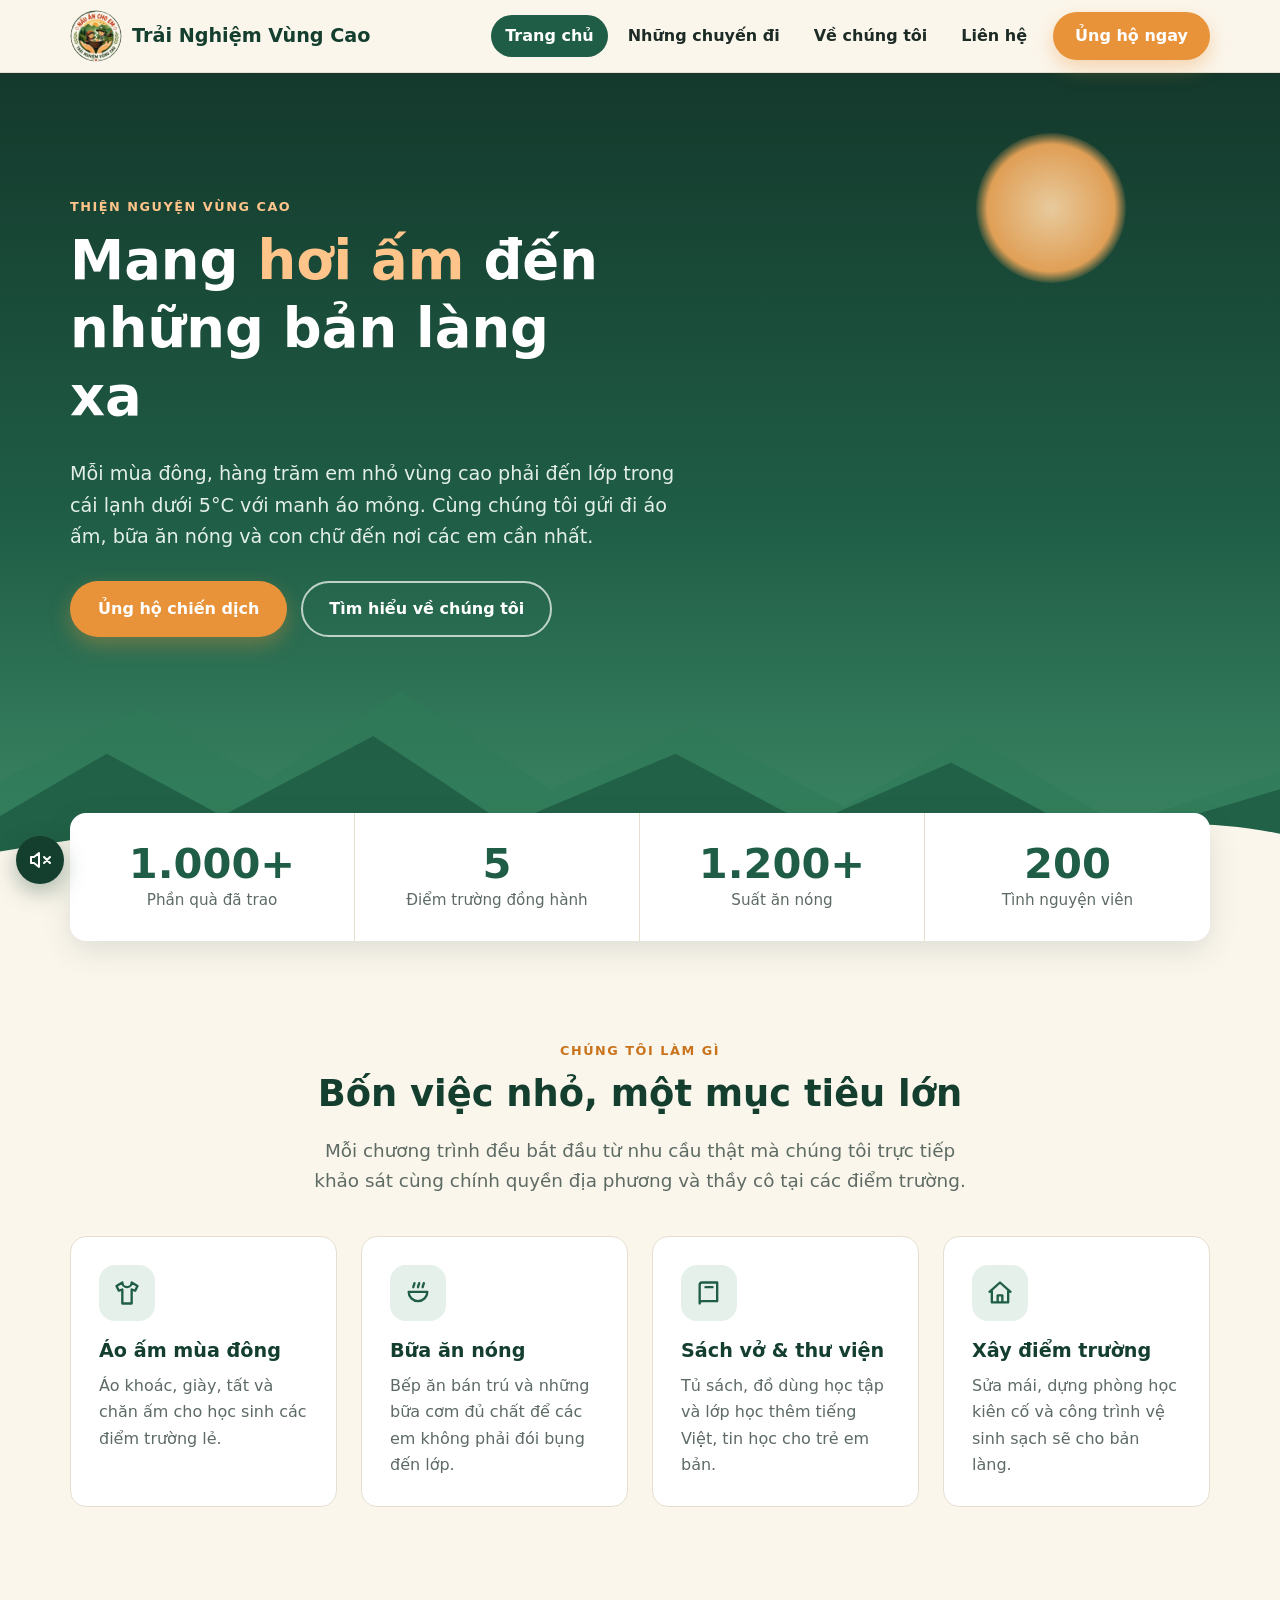
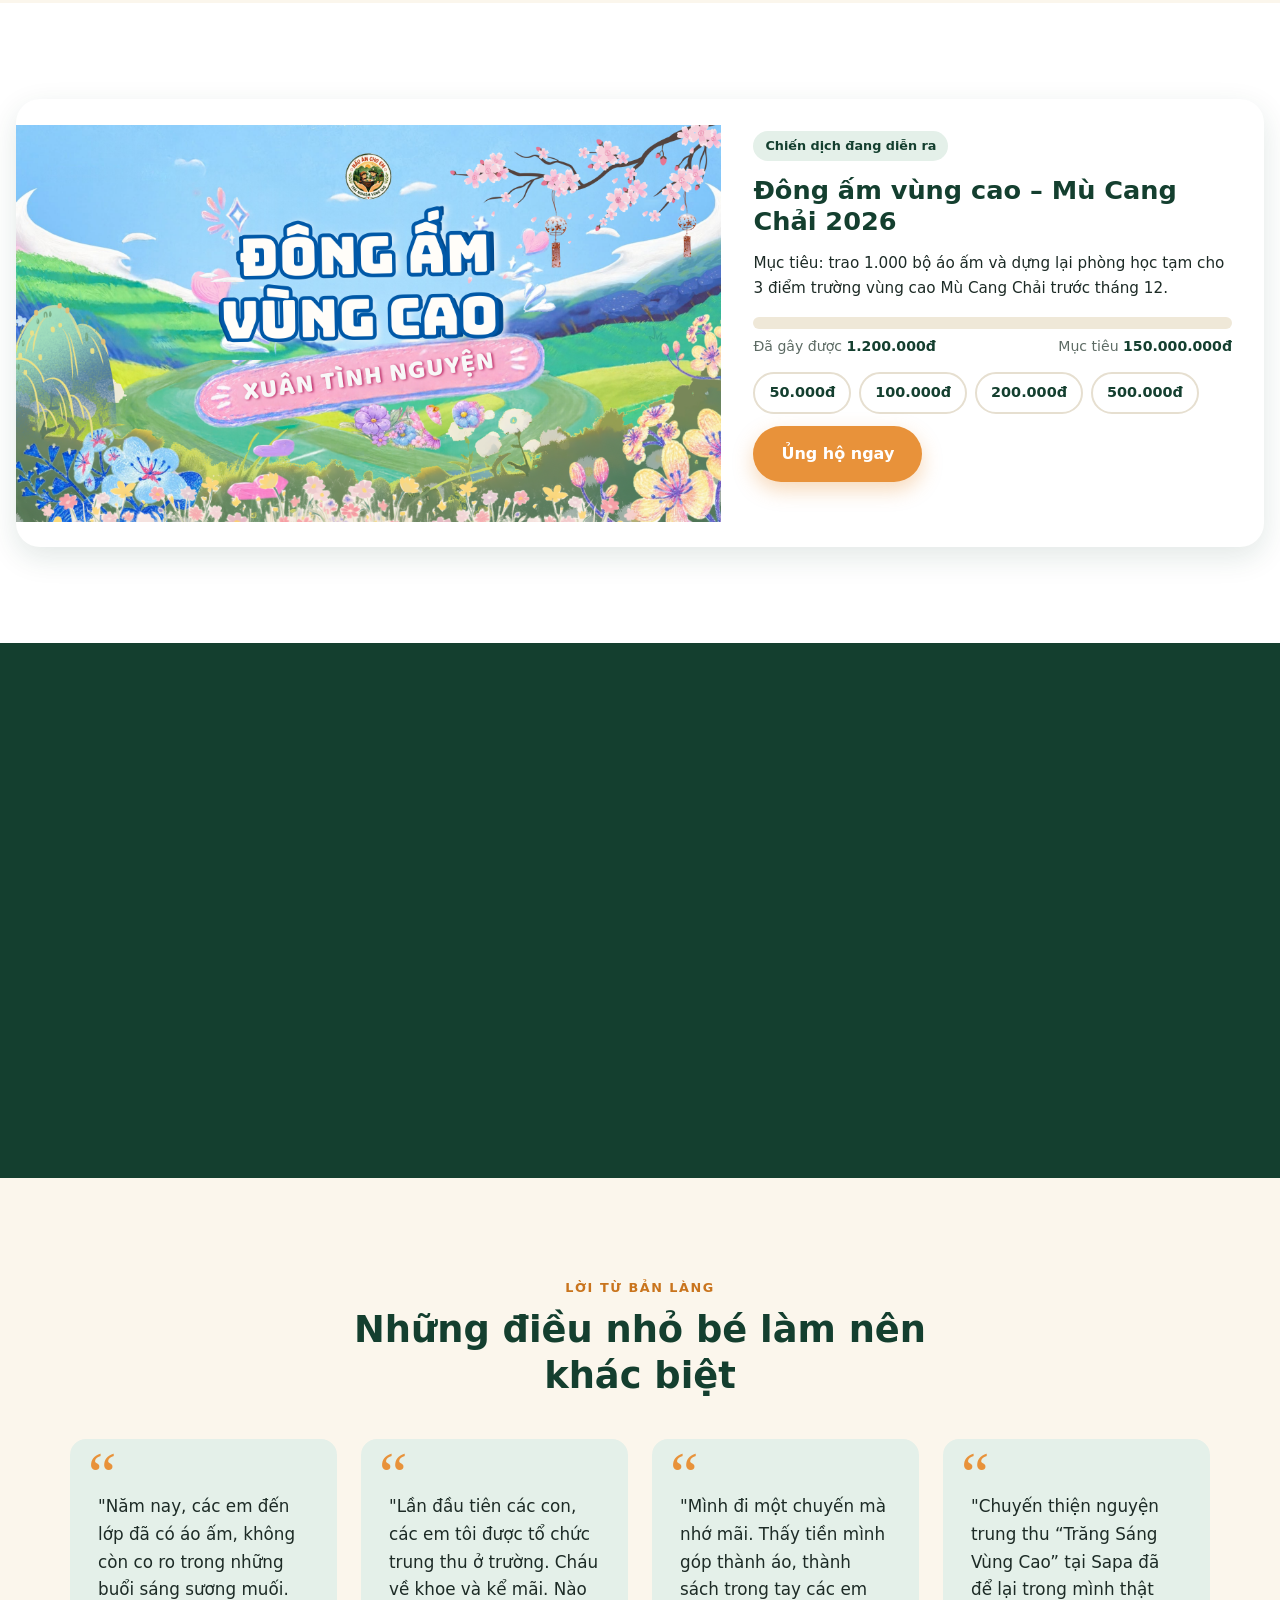
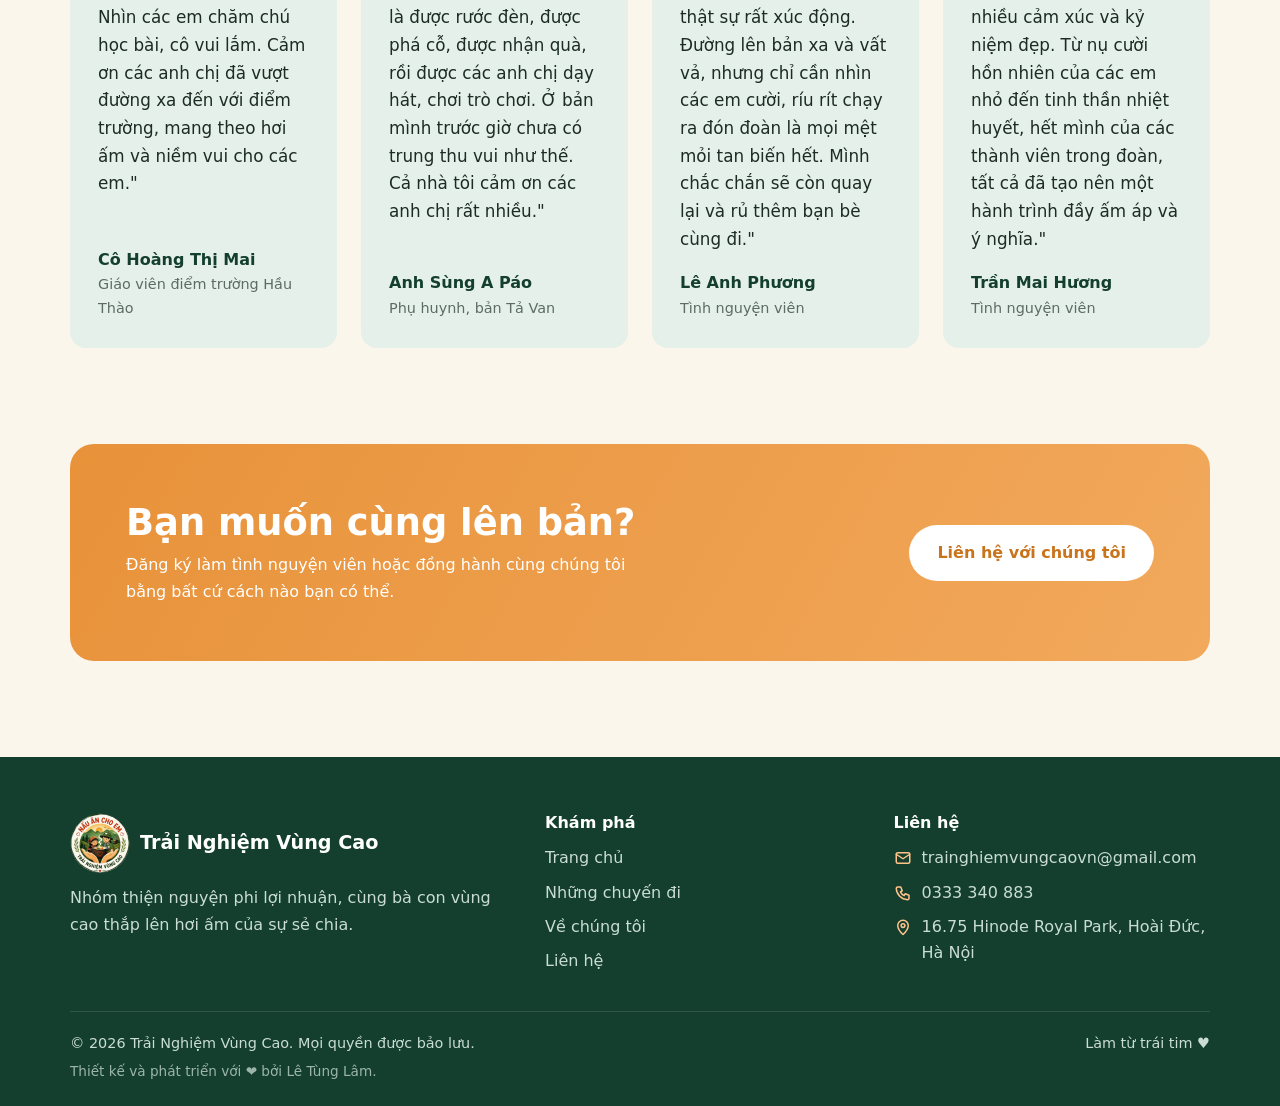
==== commit bb5b9f15: "ok" ====
--- a/index.html
+++ b/index.html
@@ -98,7 +98,7 @@
       <div class="container">
         <div class="campaign reveal">
           <div class="campaign-visual">
-            <img src="image/trip-4/1793325119573_1584429609516014642_7124689077281573136_e4b66d98b9aa2104bf85faa93ddf57f6.jpg" alt="Banner chiến dịch Đông ấm vùng cao – Xuân tình nguyện 2026" loading="lazy">
+            <img src="image/trip-4/XuanAm169.png" alt="Banner chiến dịch Đông ấm vùng cao – Xuân tình nguyện 2026" loading="lazy">
           </div>
           <div class="campaign-body">
             <span class="tag">Chiến dịch đang diễn ra</span>
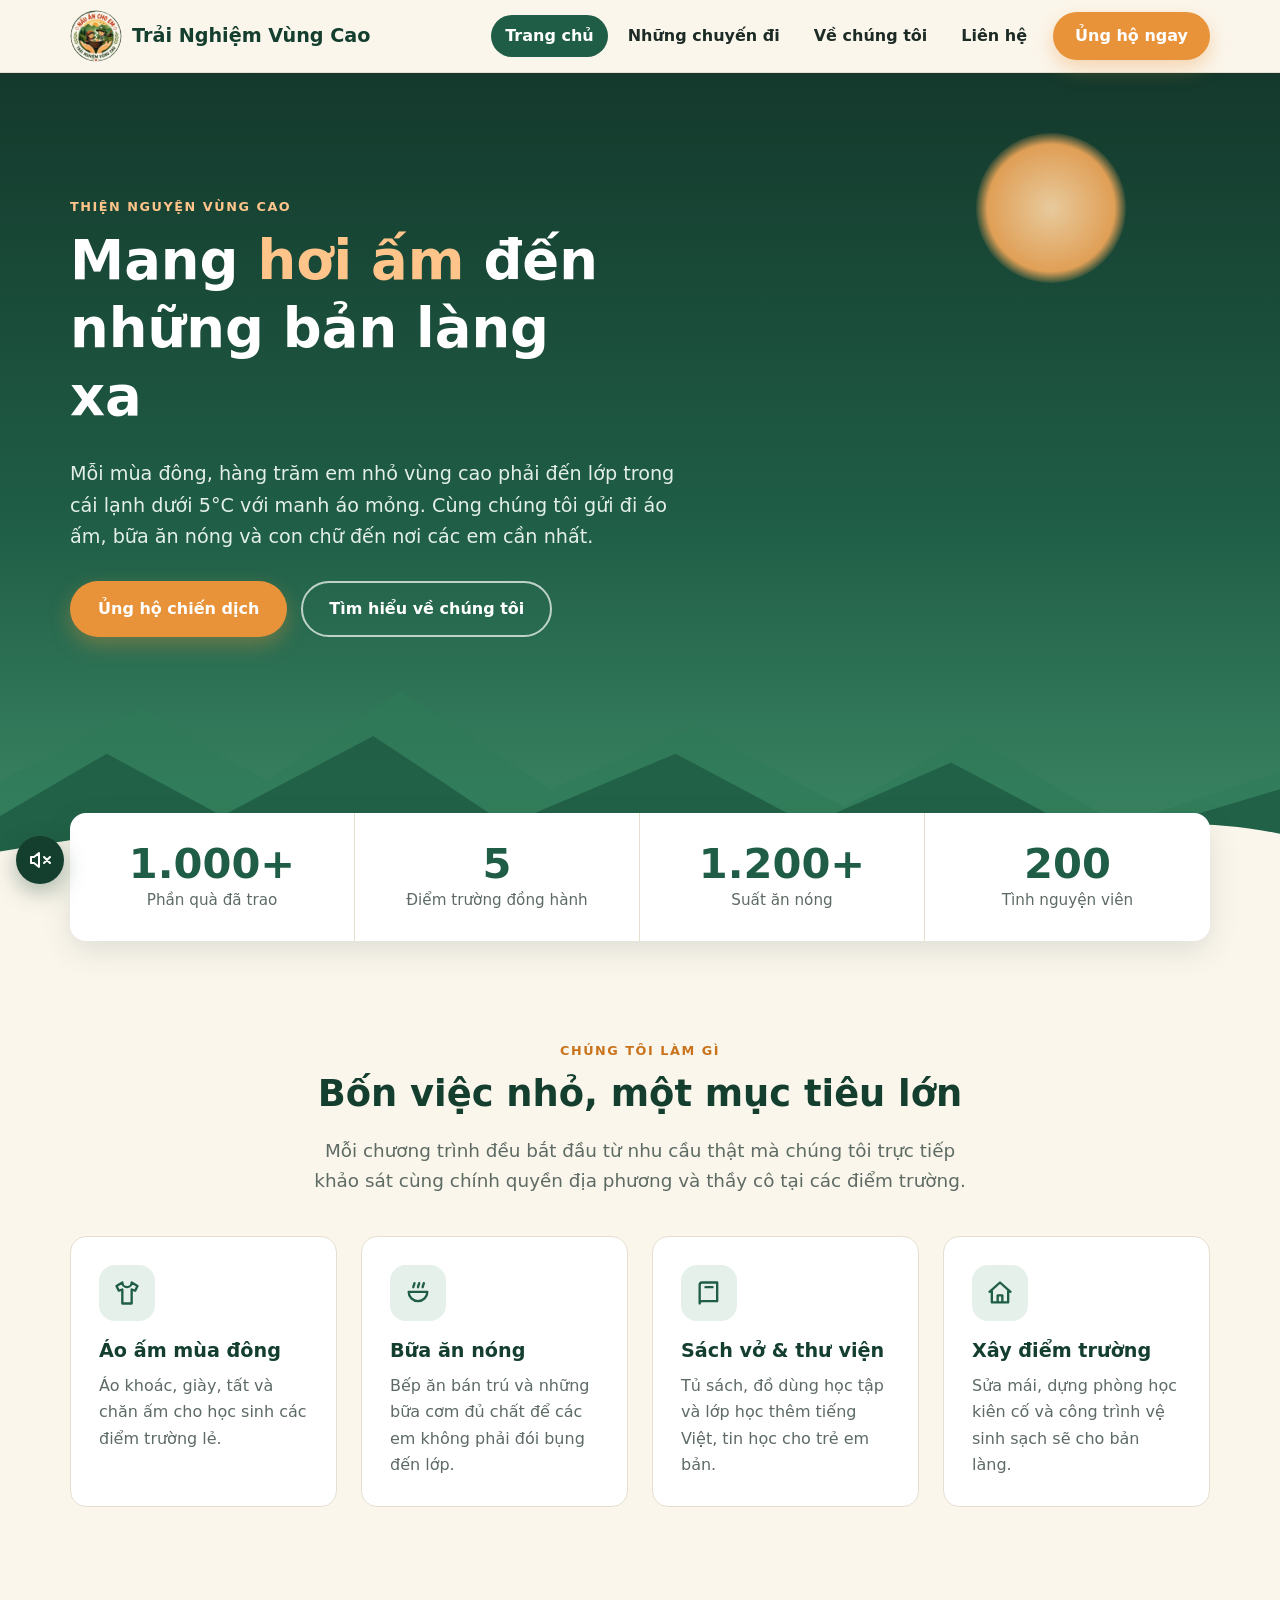
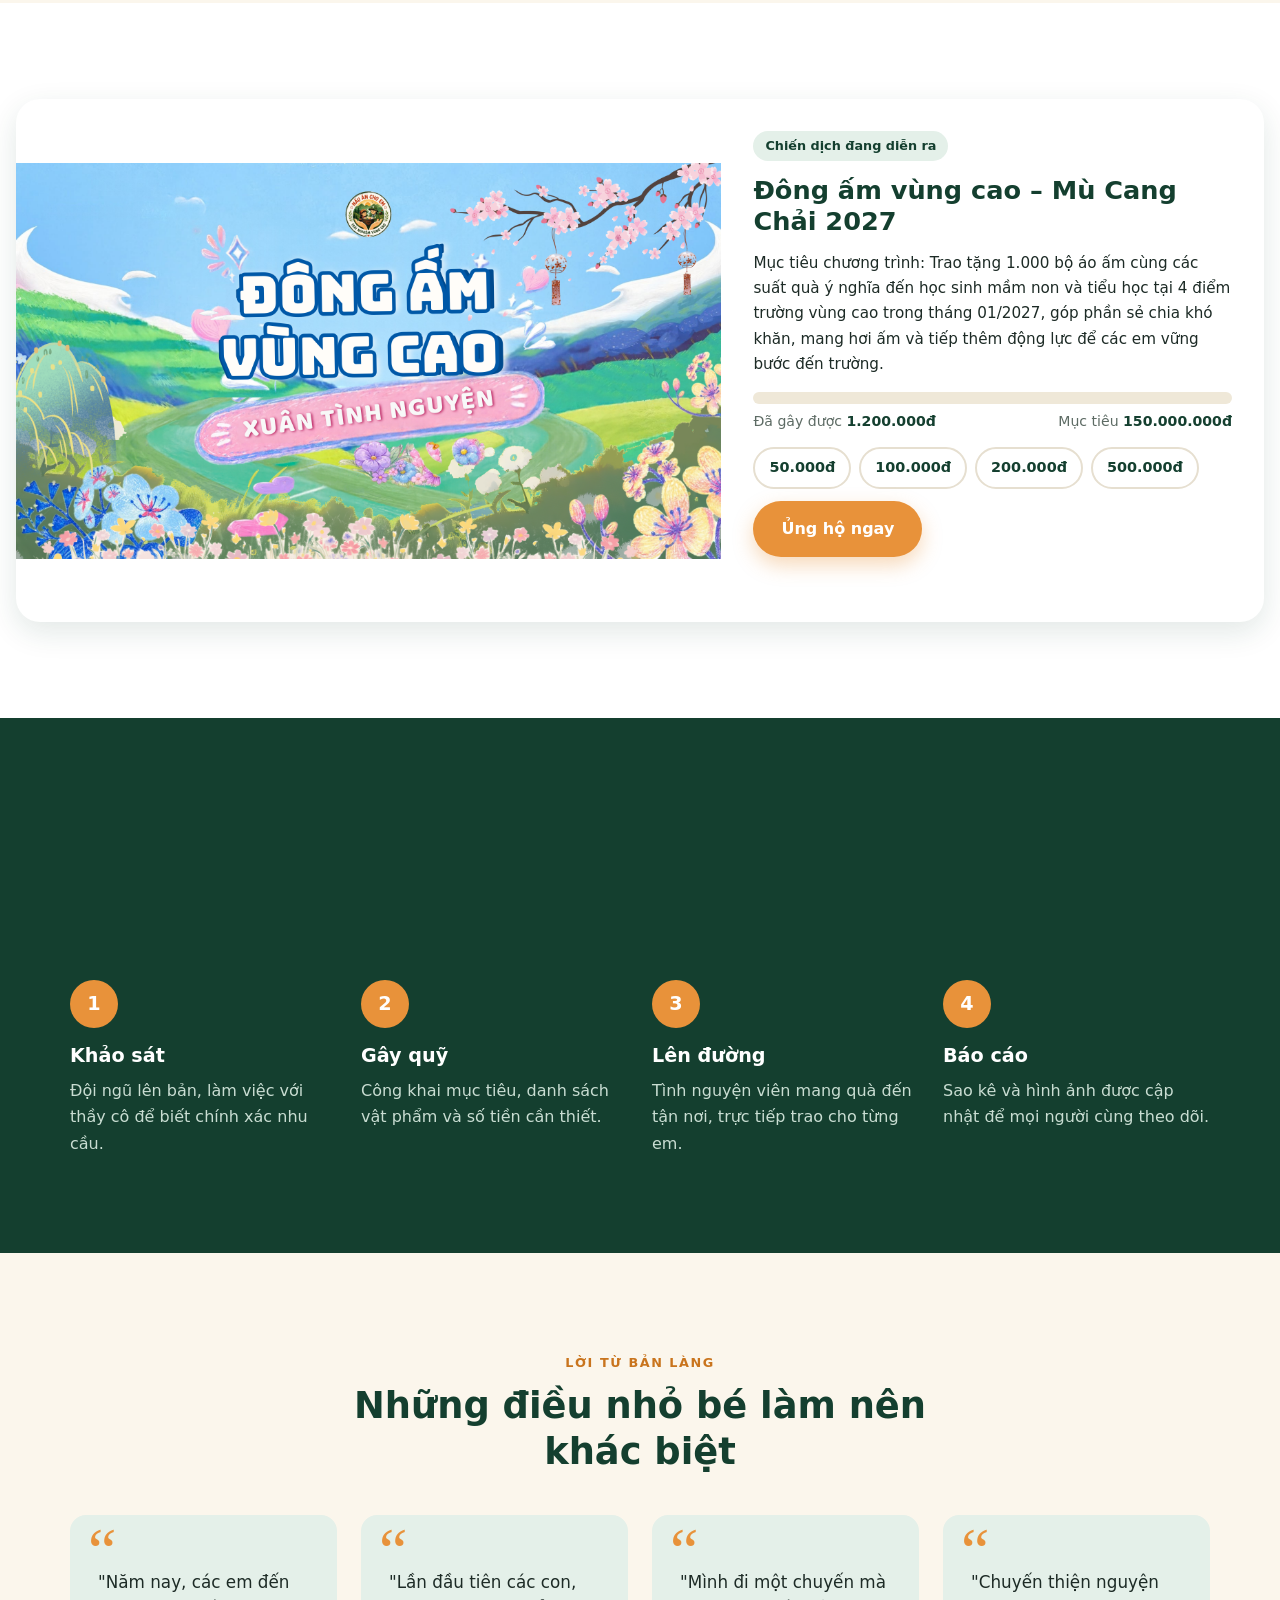
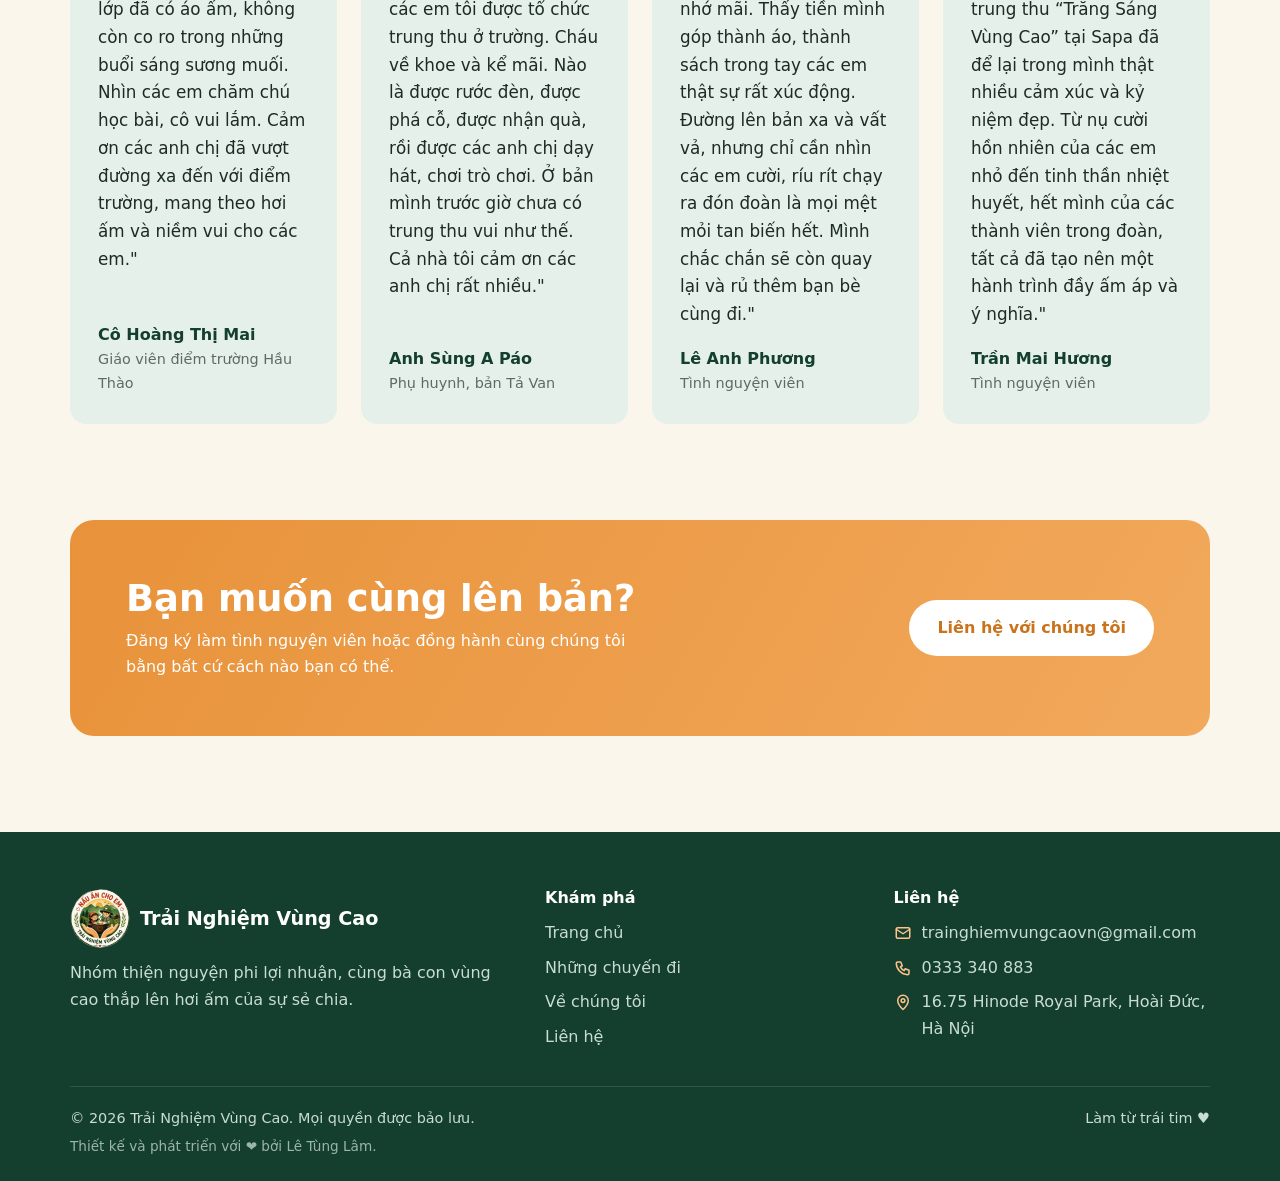
==== commit b3f1cf0a: "Link address to Google Maps and update winter campaign to 2027 Co-Authored-By: Claude Opus 5.5 <nore" ====
--- a/index.html
+++ b/index.html
@@ -102,8 +102,8 @@
           </div>
           <div class="campaign-body">
             <span class="tag">Chiến dịch đang diễn ra</span>
-            <h2>Đông ấm vùng cao – Mù Cang Chải 2026</h2>
-            <p>Mục tiêu: trao 1.000 bộ áo ấm và dựng lại phòng học tạm cho 3 điểm trường vùng cao Mù Cang Chải trước tháng 12.</p>
+            <h2>Đông ấm vùng cao – Mù Cang Chải 2027</h2>
+            <p>Mục tiêu chương trình: Trao tặng 1.000 bộ áo ấm cùng các suất quà ý nghĩa đến học sinh mầm non và tiểu học tại 4 điểm trường vùng cao trong tháng 01/2027, góp phần sẻ chia khó khăn, mang hơi ấm và tiếp thêm động lực để các em vững bước đến trường.</p>
             <div class="progress" role="progressbar" aria-valuemin="0" aria-valuemax="100" aria-valuenow="68" aria-label="Tiến độ gây quỹ">
               <span data-percent="10"></span>
             </div>
@@ -207,7 +207,7 @@
           <ul class="footer-contact">
             <li><svg viewBox="0 0 24 24" fill="none" stroke="currentColor" stroke-width="2" stroke-linecap="round" stroke-linejoin="round" aria-hidden="true"><rect x="3" y="5" width="18" height="14" rx="2"/><path d="m3 7 9 6 9-6"/></svg><a href="mailto:trainghiemvungcaovn@gmail.com">trainghiemvungcaovn@gmail.com</a></li>
             <li><svg viewBox="0 0 24 24" fill="none" stroke="currentColor" stroke-width="2" stroke-linecap="round" stroke-linejoin="round" aria-hidden="true"><path d="M5 4h4l2 5-2.5 1.5a11 11 0 0 0 5 5L15 13l5 2v4a2 2 0 0 1-2 2A16 16 0 0 1 3 6a2 2 0 0 1 2-2z"/></svg><a href="tel:0333340883">0333 340 883</a></li>
-            <li><svg viewBox="0 0 24 24" fill="none" stroke="currentColor" stroke-width="2" stroke-linecap="round" stroke-linejoin="round" aria-hidden="true"><path d="M12 22s7-6.5 7-12a7 7 0 0 0-14 0c0 5.5 7 12 7 12z"/><circle cx="12" cy="10" r="2.5"/></svg><span>16.75 Hinode Royal Park, Hoài Đức, Hà Nội</span></li>
+            <li><svg viewBox="0 0 24 24" fill="none" stroke="currentColor" stroke-width="2" stroke-linecap="round" stroke-linejoin="round" aria-hidden="true"><path d="M12 22s7-6.5 7-12a7 7 0 0 0-14 0c0 5.5 7 12 7 12z"/><circle cx="12" cy="10" r="2.5"/></svg><a href="https://maps.app.goo.gl/CJ9iEhWhTzTRscjK6" target="_blank" rel="noopener noreferrer">16.75 Hinode Royal Park, Hoài Đức, Hà Nội</a></li>
           </ul>
         </div>
       </div>
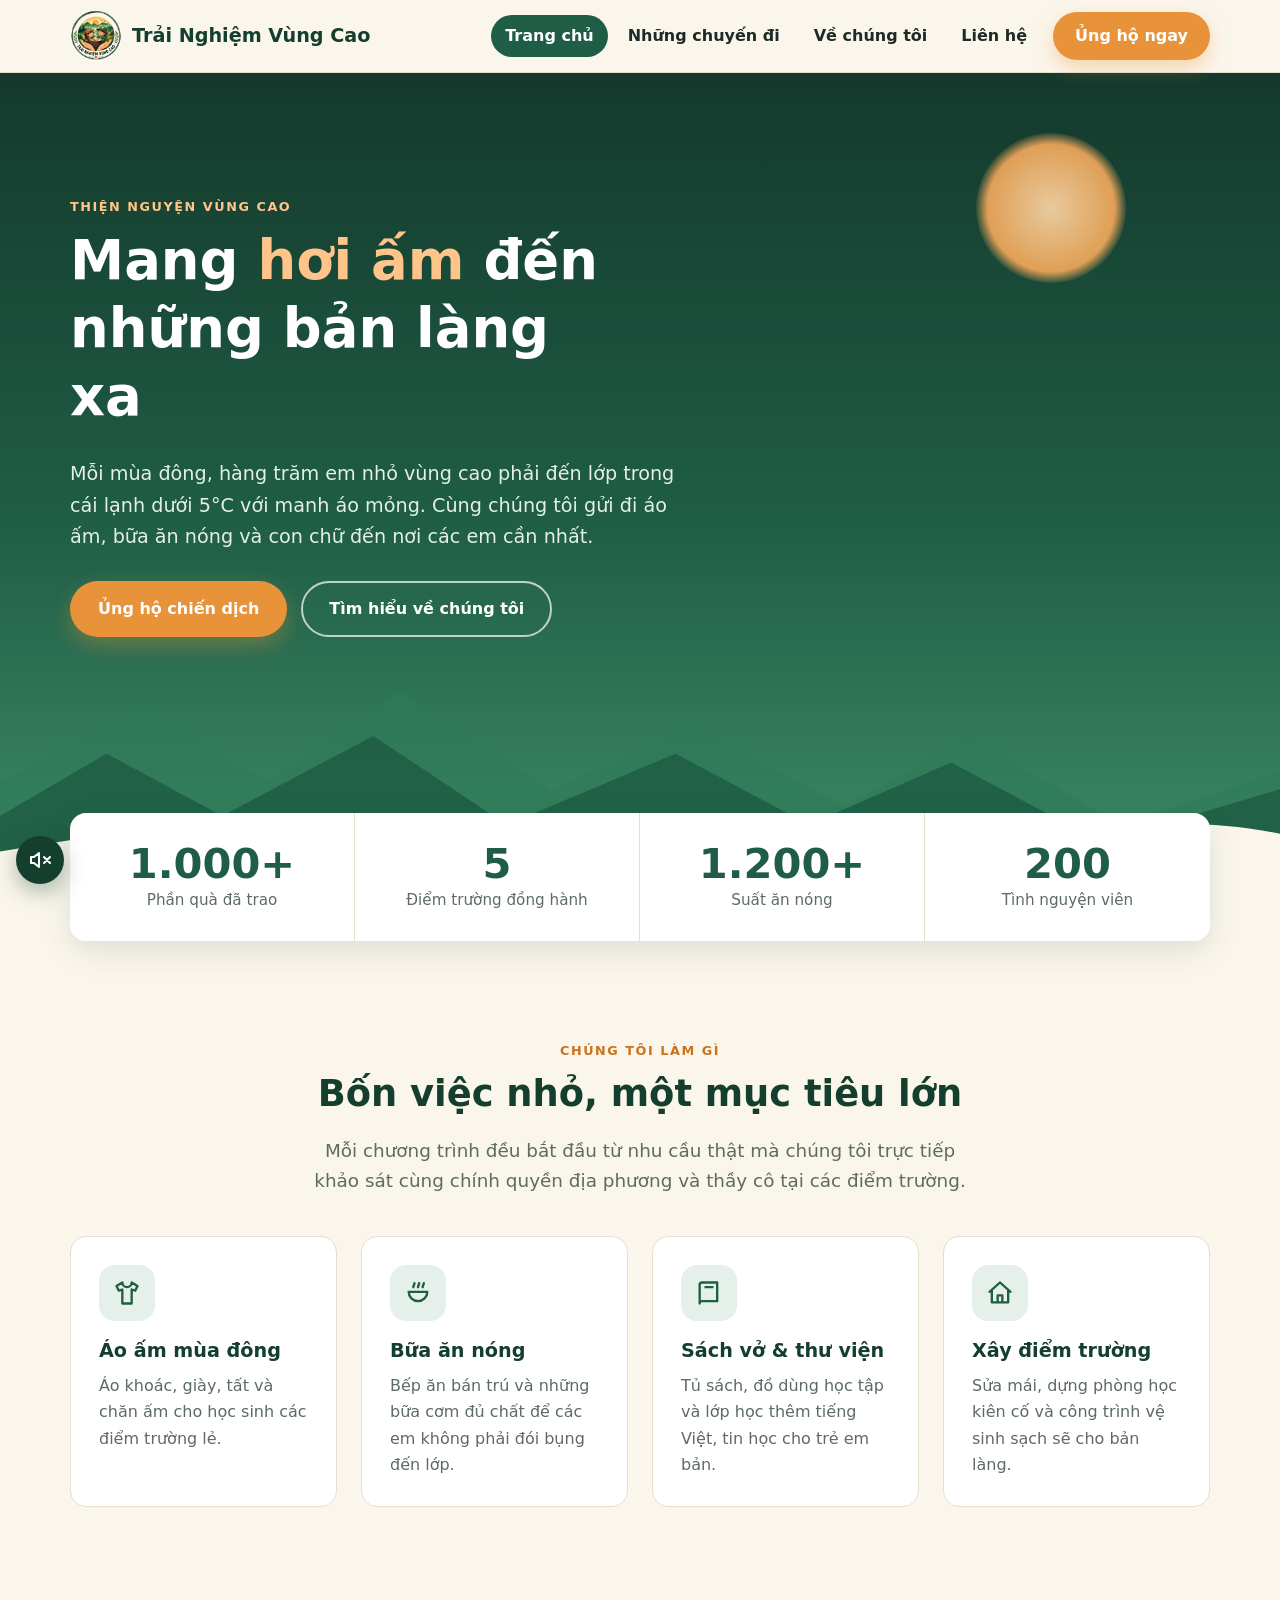
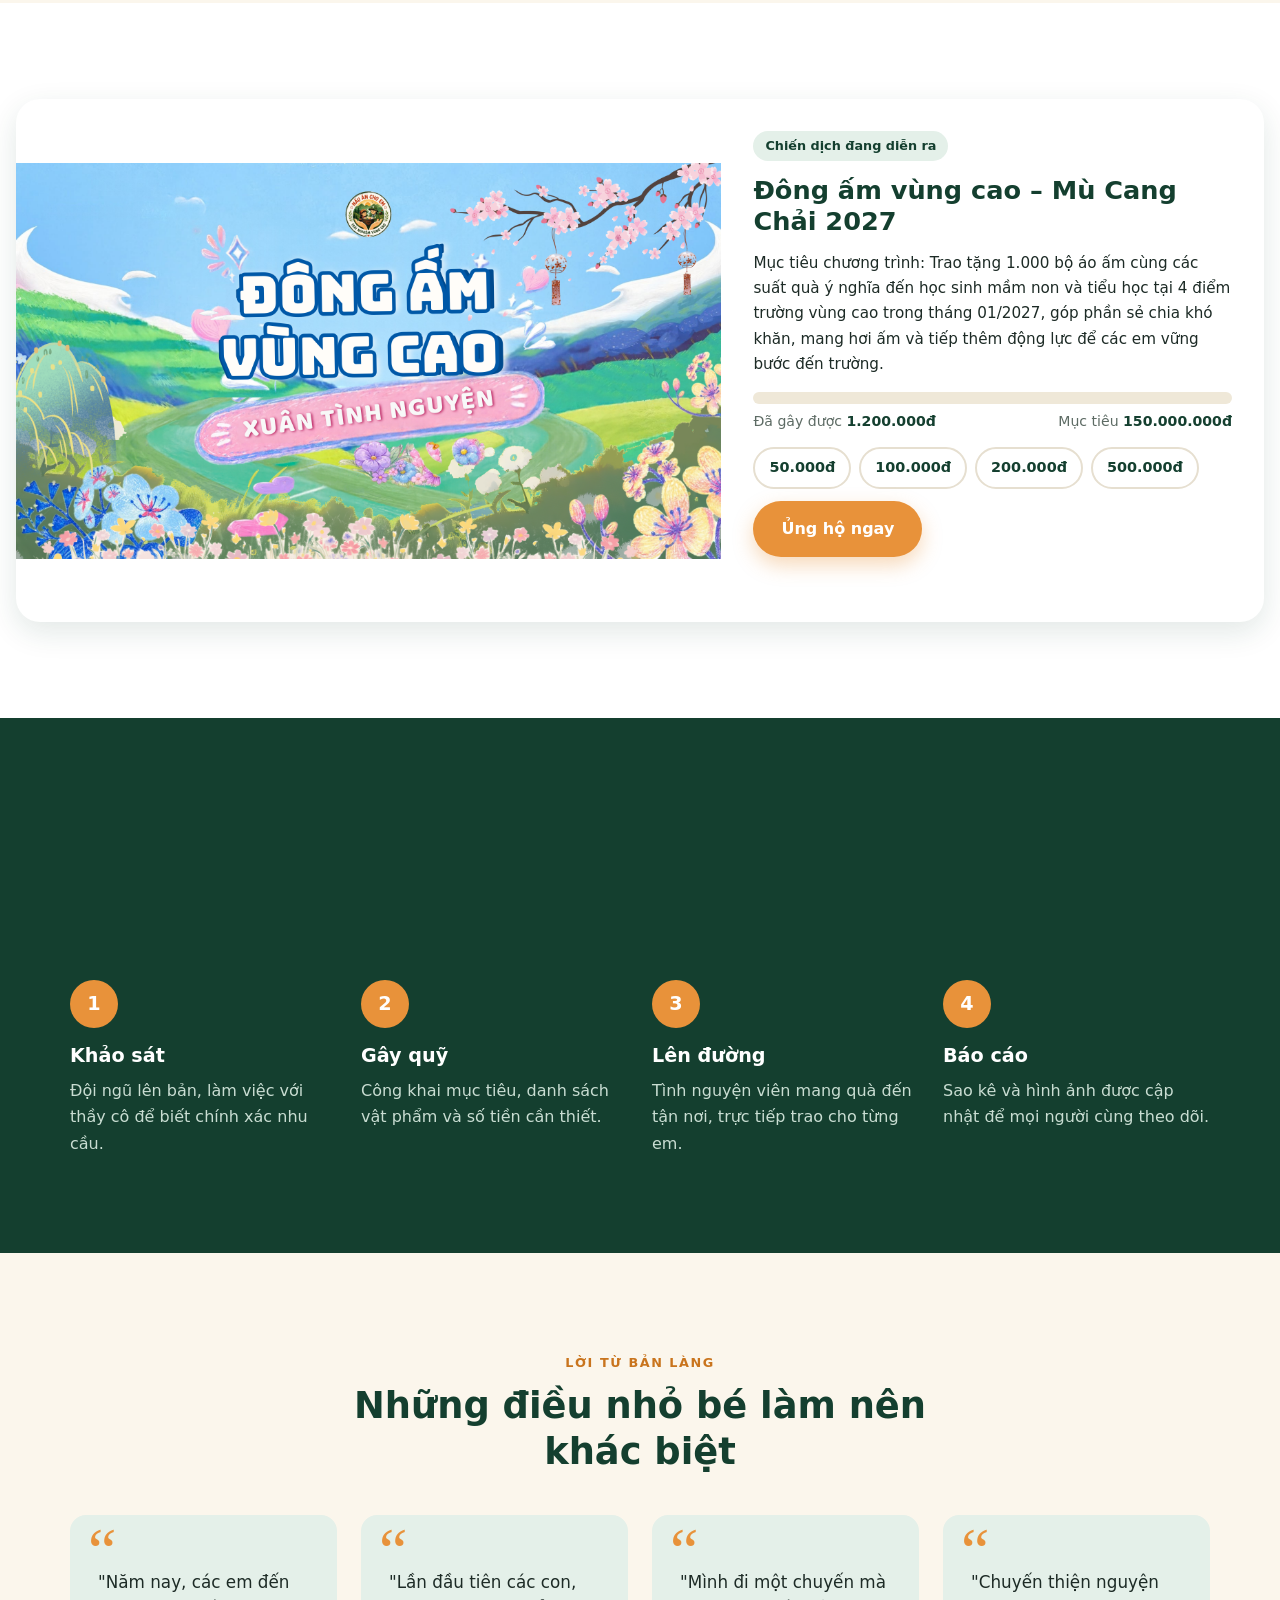
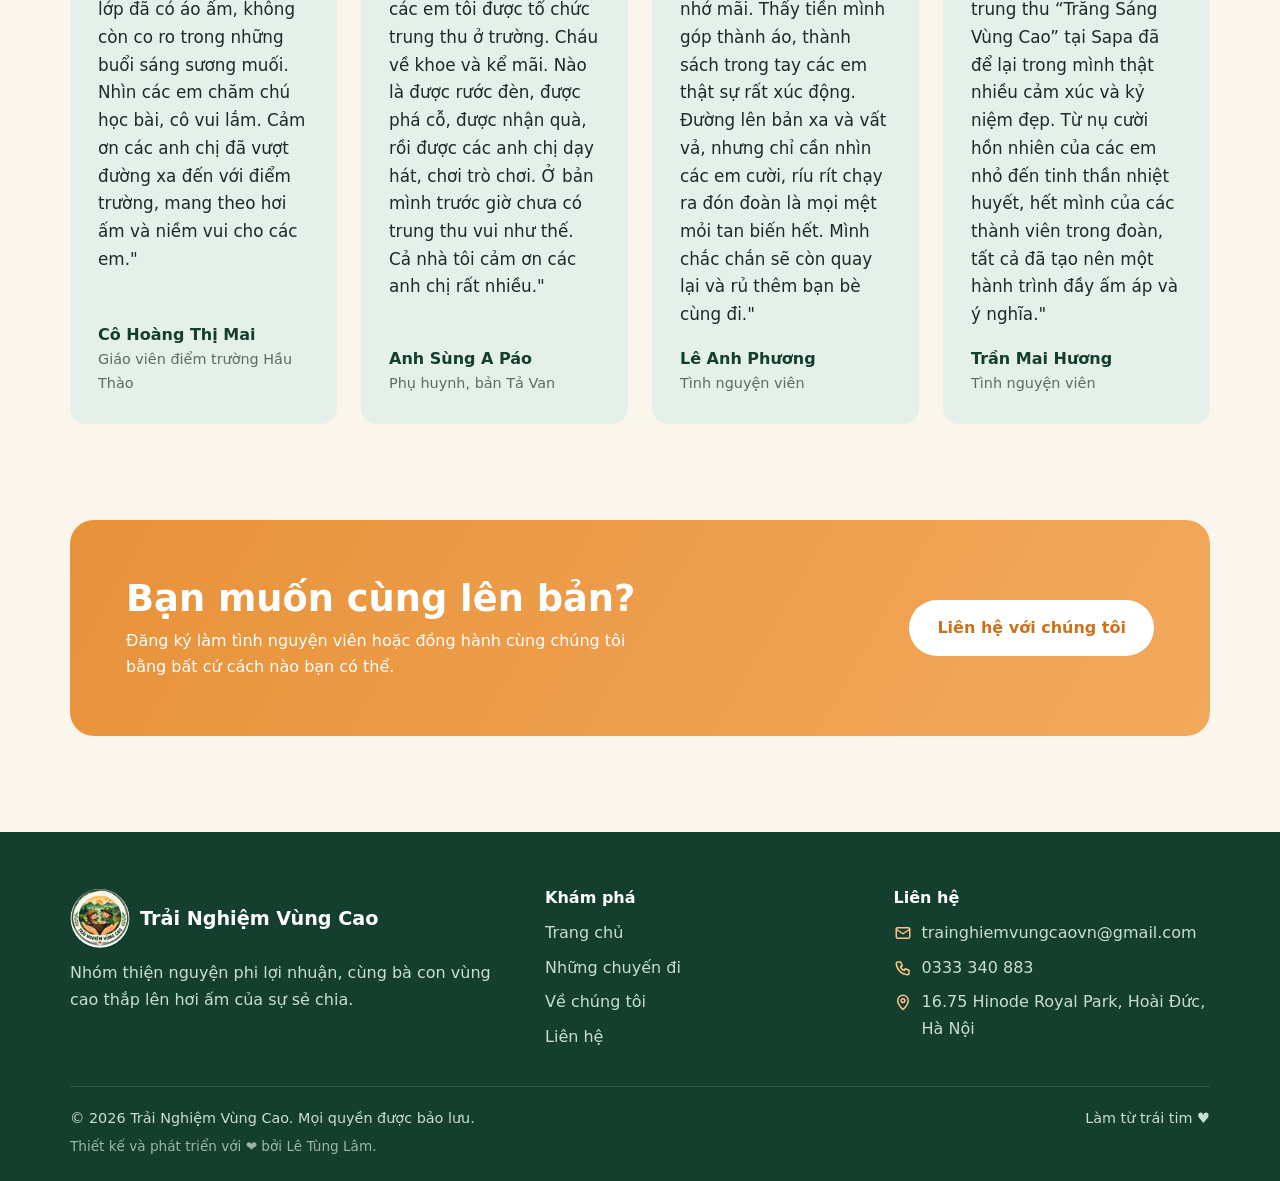
==== commit 1a3b1fce: "Replace site logo and add CLAUDE.md Co-Authored-By: Claude Opus 5.5 <noreply@anthropic.com>" ====
--- a/index.html
+++ b/index.html
@@ -5,7 +5,7 @@
   <meta name="viewport" content="width=device-width, initial-scale=1">
   <title>Trải Nghiệm Vùng Cao – Cùng chung tay mang mùa đông ấm đến bản làng</title>
   <meta name="description" content="Trải Nghiệm Vùng Cao là nhóm thiện nguyện đồng hành cùng trẻ em và bà con vùng cao: áo ấm, bữa ăn, sách vở và điểm trường mới.">
-  <link rel="icon" type="image/jpeg" href="image/logo/756038593_122113385253383859_3584838809408569809_n.jpg">
+  <link rel="icon" type="image/jpeg" href="image/logo/1794140038859_7087115050327952533_g6362292188111464324_2d3cc2e5153b5b42fe2e75b8a5b62109.jpg">
   <link rel="stylesheet" href="assets/css/style.css">
 </head>
 <body>
@@ -14,7 +14,7 @@
   <header class="site-header">
     <div class="container nav">
       <a class="brand" href="index.html" aria-label="Trải Nghiệm Vùng Cao - Trang chủ">
-        <img class="brand-logo" src="image/logo/756038593_122113385253383859_3584838809408569809_n.jpg" alt="" width="52" height="52">
+        <img class="brand-logo" src="image/logo/1794140038859_7087115050327952533_g6362292188111464324_2d3cc2e5153b5b42fe2e75b8a5b62109.jpg" alt="" width="52" height="52">
         Trải Nghiệm Vùng Cao
       </a>
       <button class="nav-toggle" aria-expanded="false" aria-controls="menu" aria-label="Mở menu"><span></span></button>
@@ -188,7 +188,7 @@
       <div class="footer-grid">
         <div>
           <a class="brand" href="index.html">
-            <img class="brand-logo" src="image/logo/756038593_122113385253383859_3584838809408569809_n.jpg" alt="" width="52" height="52">
+            <img class="brand-logo" src="image/logo/1794140038859_7087115050327952533_g6362292188111464324_2d3cc2e5153b5b42fe2e75b8a5b62109.jpg" alt="" width="52" height="52">
             Trải Nghiệm Vùng Cao
           </a>
           <p>Nhóm thiện nguyện phi lợi nhuận, cùng bà con vùng cao thắp lên hơi ấm của sự sẻ chia.</p>
